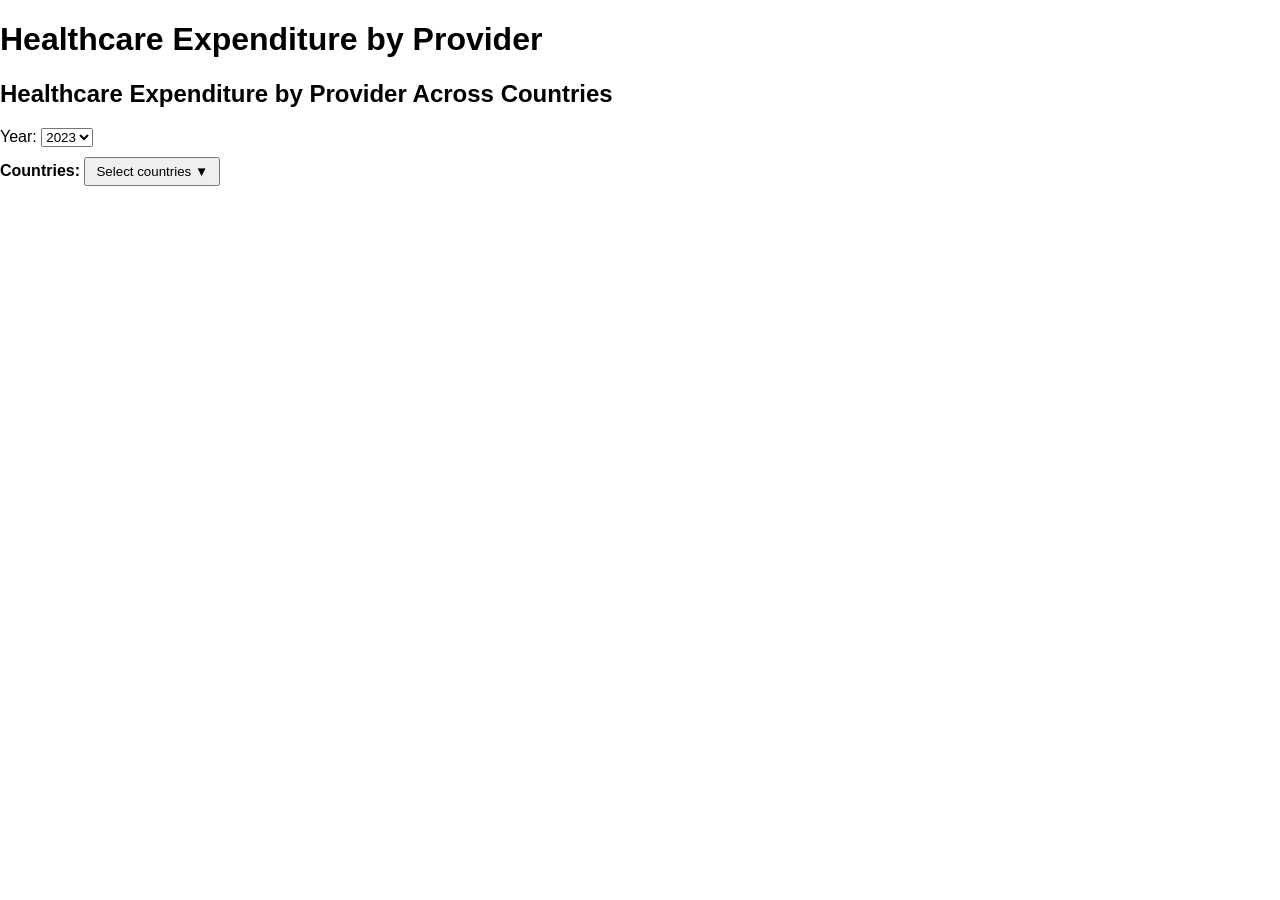
==== index.html @ fe570026 "Improve healthcare expenditure visualisation. Add multi-country filtering, add country dropdown inte" ====
<!DOCTYPE html>
<html lang="en">

<head>
    <meta charset="UTF-8">
    <title>Healthcare Expenditure Visualisation</title>

    <script src="https://d3js.org/d3.v7.min.js"></script>
    <link rel="stylesheet" href="css/style.css">
</head>

<body>
    <h1>Healthcare Expenditure by Provider</h1>

    <h2>Healthcare Expenditure by Provider Across Countries</h2>

    <!-- Year filter -->
    <label for="yearSelect">Year:</label>

    <select id="yearSelect">
        <option value="2015">2015</option>
        <option value="2016">2016</option>
        <option value="2017">2017</option>
        <option value="2018">2018</option>
        <option value="2019">2019</option>
        <option value="2020">2020</option>
        <option value="2021">2021</option>
        <option value="2022">2022</option>
        <option value="2023" selected>2023</option>
        <option value="2024">2024</option>
        <option value="2025">2025</option>
    </select>

    <!-- Country filter -->
    <div id="countryFilter">

    <label><strong>Countries:</strong></label>

    <button id="countryDropdown" type="button">
        Select countries ▼
    </button>

    <div id="countryMenu">
        <div id="countryButtons"></div>

        <button id="selectAll" type="button">Select All</button>
        <button id="clearAll" type="button">Clear</button>
    </div>

    <div id="selectedCountries"></div>

    </div>

    <!-- Chart -->
    <div id="stackedChart"></div>

    <!-- Tooltip -->
    <div id="tooltip"></div>

    <script src="js/healthExpenditureStackedBar.js"></script>
</body>

</html>
---- css/style.css ----
body {
    font-family: Arial, sans-serif;
    margin: 0;
}

.visualisation-container {
    width: 90%;
    max-width: 1100px;
    margin: 30px auto;
}

#stackedChart {
    width: 90%;
    max-width: 900px;
    margin: 0 auto;
}

#stackedChart svg {
    display: block;
    width: 100%;
    height: auto;
}

.controls {
    margin-bottom: 15px;
}

#countryFilter {
    margin-top: 10px;
    margin-bottom: 20px;
}

#countryDropdown {
    padding: 5px 10px;
    cursor: pointer;
}


/* Hidden by default */
#countryMenu {
    display: none;
    position: absolute;
    background: white;
    border: 1px solid #aaa;
    padding: 10px;
    width: 260px;
    max-height: 300px;
    overflow-y: auto;
    z-index: 10;
}


/* Display when dropdown is opened */
#countryMenu.show {
    display: block;
}


#countryButtons {
    display: flex;
    flex-direction: column;
}


.country-option {
    padding: 4px;
    cursor: pointer;
}


.country-option input {
    margin-right: 8px;
}


#selectAll,
#clearAll {
    margin-top: 10px;
    margin-right: 5px;
}


#selectedCountries {
    margin-top: 8px;
}


.selected-country {
    display: inline-block;
    padding: 4px 8px;
    margin-right: 5px;
    margin-bottom: 5px;
    border: 1px solid #aaa;
    border-radius: 12px;
    font-size: 13px;
}
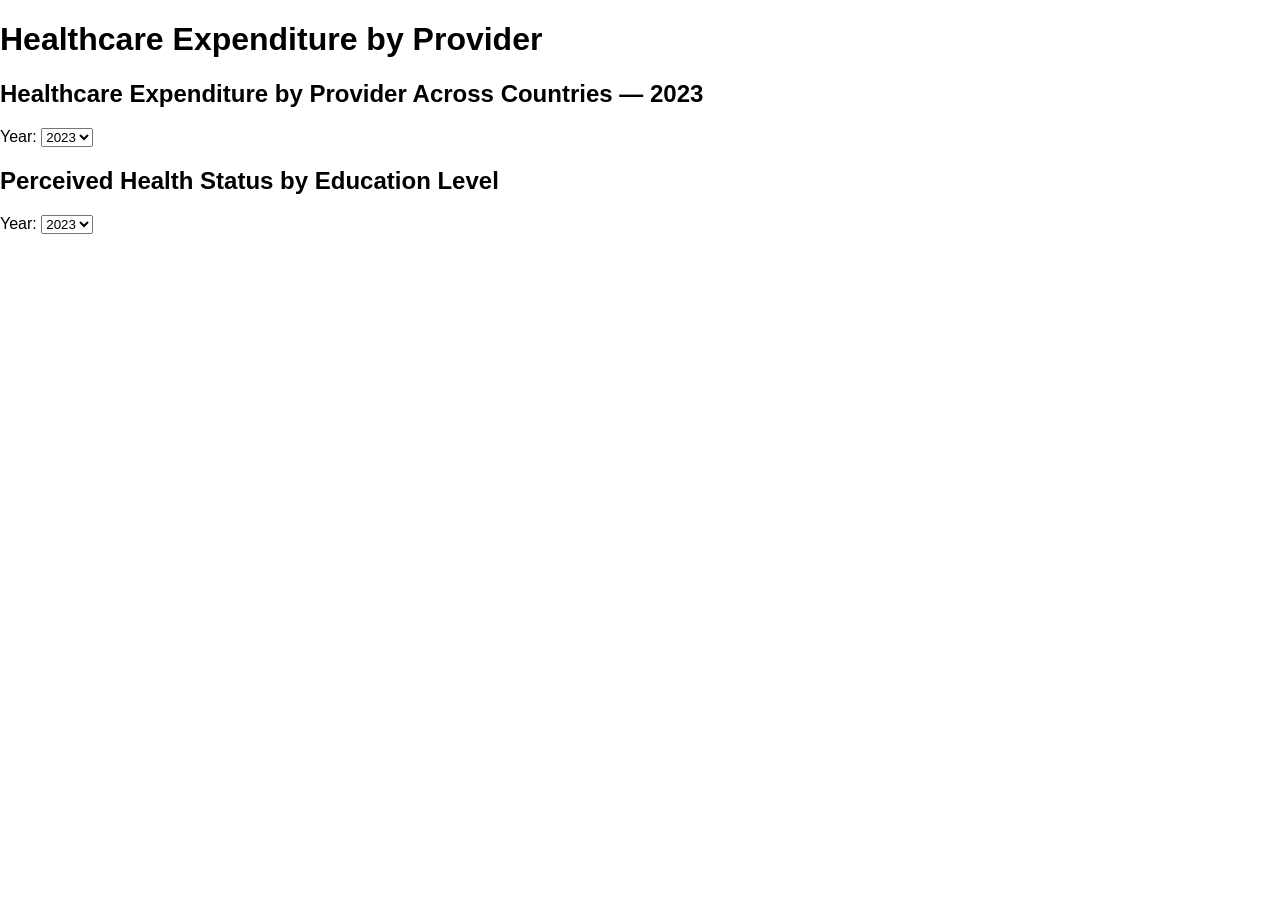
==== commit e196a913: "Add perceived health education visualisation prototype" ====
--- a/index.html
+++ b/index.html
@@ -1,3 +1,4 @@
+
 <!DOCTYPE html>
 <html lang="en">
 
@@ -11,10 +12,15 @@
 
 <body>
     <h1>Healthcare Expenditure by Provider</h1>
+<!-- 
+    <h2>Healthcare Expenditure by Provider in Australia of 2023</h2>
 
-    <h2>Healthcare Expenditure by Provider Across Countries</h2>
+    <div id="chart"></div>
+    <div id="tooltip"></div>
+    <script src="js/healthExpenditureByProvider"></script>
+-->
 
-    <!-- Year filter -->
+    <h2>Healthcare Expenditure by Provider Across Countries — 2023</h2>
     <label for="yearSelect">Year:</label>
 
     <select id="yearSelect">
@@ -30,34 +36,41 @@
         <option value="2024">2024</option>
         <option value="2025">2025</option>
     </select>
-
-    <!-- Country filter -->
-    <div id="countryFilter">
-
-    <label><strong>Countries:</strong></label>
-
-    <button id="countryDropdown" type="button">
-        Select countries ▼
-    </button>
-
-    <div id="countryMenu">
-        <div id="countryButtons"></div>
-
-        <button id="selectAll" type="button">Select All</button>
-        <button id="clearAll" type="button">Clear</button>
-    </div>
-
-    <div id="selectedCountries"></div>
-
-    </div>
-
-    <!-- Chart -->
     <div id="stackedChart"></div>
 
-    <!-- Tooltip -->
+    <script src="js/healthExpenditureStackedBar.js"></script>
     <div id="tooltip"></div>
 
-    <script src="js/healthExpenditureStackedBar.js"></script>
+    <h2> Perceived Health Status by Education Level </h2>
+    <label for="educationYearSelect">
+    <div id="educationTooltip"></div>
+    Year:
+    </label>
+
+    <select id="educationYearSelect">
+        <option value="2010">2010</option>
+        <option value="2011">2011</option>
+        <option value="2012">2012</option>
+        <option value="2013">2013</option>
+        <option value="2014">2014</option>
+        <option value="2015">2015</option>
+        <option value="2016">2016</option>
+        <option value="2017">2017</option>
+        <option value="2018">2018</option>
+        <option value="2019">2019</option>
+        <option value="2020">2020</option>
+        <option value="2021">2021</option>
+        <option value="2022">2022</option>
+        <option value="2023" selected>2023</option>
+        <option value="2024">2024</option>
+        <option value="2025">2025</option>
+
+    </select>
+
+    <div id="educationChart"></div>
+    <script src="js/perceivedHealthEducation.js"></script>
+
+    <script src="js/healthcareCoverageScatter.js"></script>
 </body>
 
 </html>
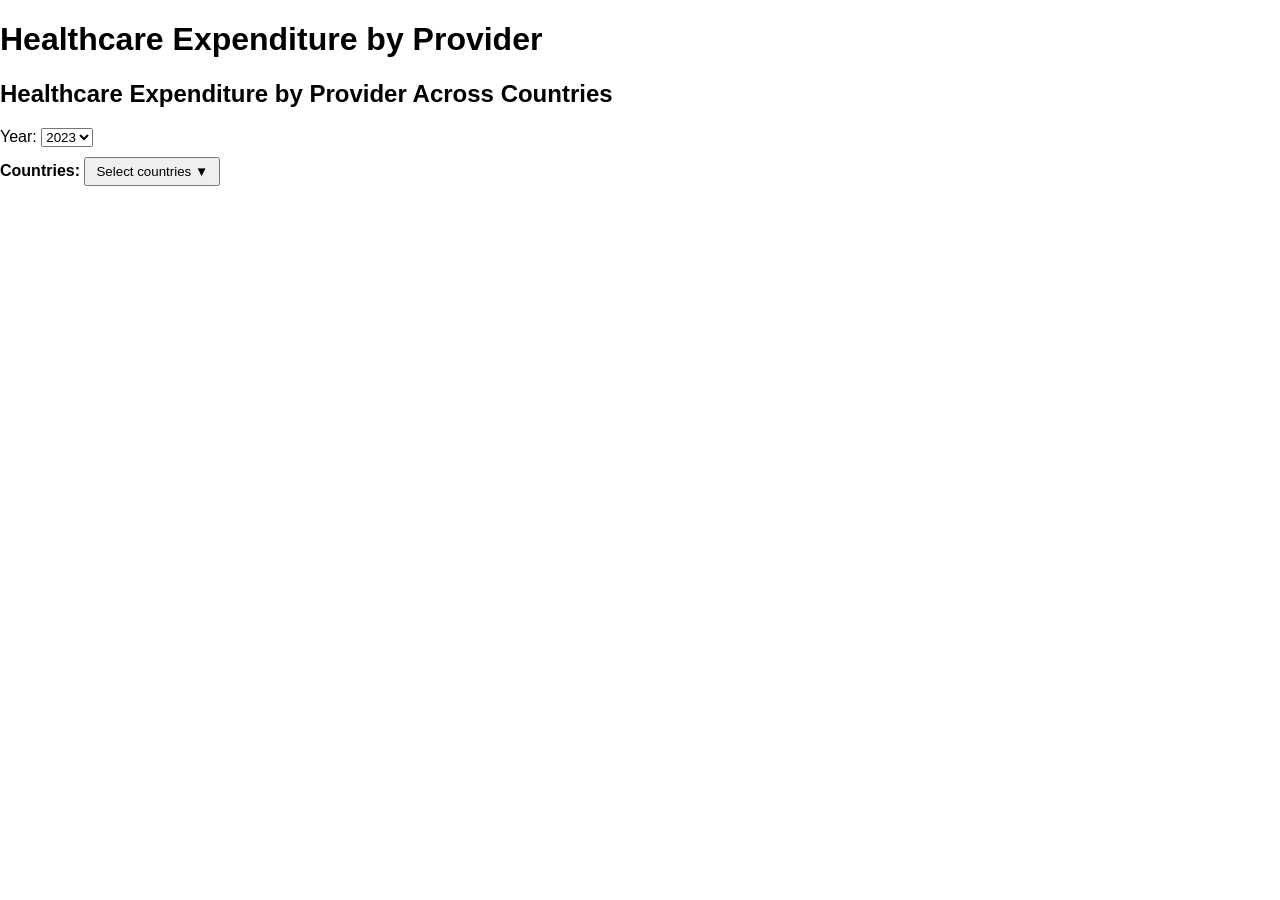
==== commit 20b8fc2d: "Merge branch 'main' of https://github.com/vnchng/COS30045-Data-Visualisation" ====
--- a/index.html
+++ b/index.html
@@ -1,4 +1,3 @@
-
 <!DOCTYPE html>
 <html lang="en">
 
@@ -12,15 +11,10 @@
 
 <body>
     <h1>Healthcare Expenditure by Provider</h1>
-<!-- 
-    <h2>Healthcare Expenditure by Provider in Australia of 2023</h2>
 
-    <div id="chart"></div>
-    <div id="tooltip"></div>
-    <script src="js/healthExpenditureByProvider"></script>
--->
+    <h2>Healthcare Expenditure by Provider Across Countries</h2>
 
-    <h2>Healthcare Expenditure by Provider Across Countries — 2023</h2>
+    <!-- Year filter -->
     <label for="yearSelect">Year:</label>
 
     <select id="yearSelect">
@@ -36,41 +30,35 @@
         <option value="2024">2024</option>
         <option value="2025">2025</option>
     </select>
+
+    <!-- Country filter -->
+    <div id="countryFilter">
+
+    <label><strong>Countries:</strong></label>
+
+    <button id="countryDropdown" type="button">
+        Select countries ▼
+    </button>
+
+    <div id="countryMenu">
+        <div id="countryButtons"></div>
+
+        <button id="selectAll" type="button">Select All</button>
+        <button id="clearAll" type="button">Clear</button>
+    </div>
+
+    <div id="selectedCountries"></div>
+
+    </div>
+
+    <!-- Chart -->
     <div id="stackedChart"></div>
+
+    <!-- Tooltip -->
+    <div id="tooltip"></div>
 
     <script src="js/healthExpenditureStackedBar.js"></script>
     <div id="tooltip"></div>
-
-    <h2> Perceived Health Status by Education Level </h2>
-    <label for="educationYearSelect">
-    <div id="educationTooltip"></div>
-    Year:
-    </label>
-
-    <select id="educationYearSelect">
-        <option value="2010">2010</option>
-        <option value="2011">2011</option>
-        <option value="2012">2012</option>
-        <option value="2013">2013</option>
-        <option value="2014">2014</option>
-        <option value="2015">2015</option>
-        <option value="2016">2016</option>
-        <option value="2017">2017</option>
-        <option value="2018">2018</option>
-        <option value="2019">2019</option>
-        <option value="2020">2020</option>
-        <option value="2021">2021</option>
-        <option value="2022">2022</option>
-        <option value="2023" selected>2023</option>
-        <option value="2024">2024</option>
-        <option value="2025">2025</option>
-
-    </select>
-
-    <div id="educationChart"></div>
-    <script src="js/perceivedHealthEducation.js"></script>
-
-    <script src="js/healthcareCoverageScatter.js"></script>
 </body>
 
 </html>
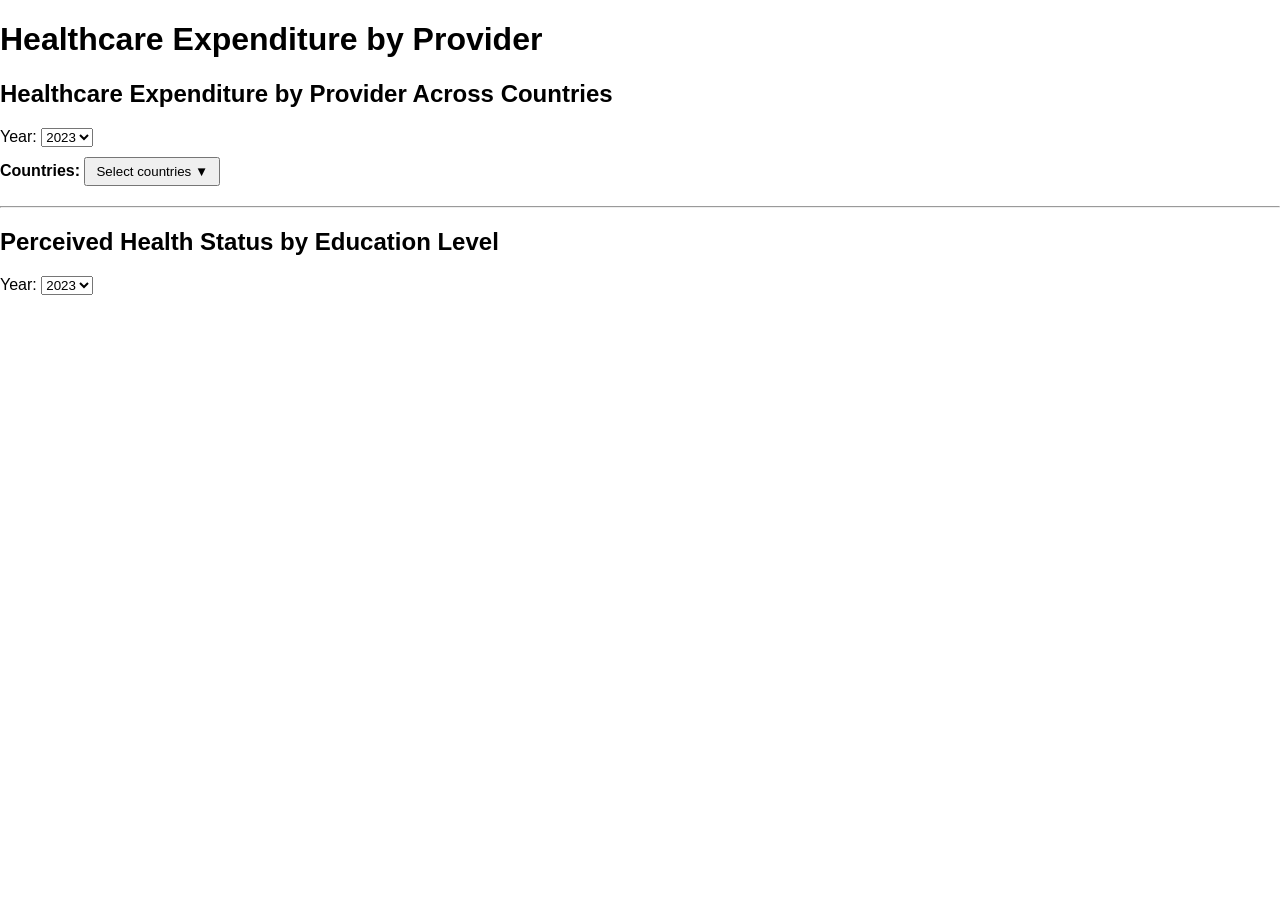
==== commit 36b37ba0: "All design iterations made post-standup 3; perceived status visualisation prototypes" ====
--- a/index.html
+++ b/index.html
@@ -54,11 +54,31 @@
     <!-- Chart -->
     <div id="stackedChart"></div>
 
-    <!-- Tooltip -->
-    <div id="tooltip"></div>
+<!-- Tooltip for expenditure chart -->
+<div id="tooltip"></div>
 
-    <script src="js/healthExpenditureStackedBar.js"></script>
-    <div id="tooltip"></div>
+<script src="js/healthExpenditureStackedBar.js"></script>
+
+
+<hr>
+
+
+<h2>Perceived Health Status by Education Level</h2>
+
+<label for="educationYearSelect">
+    Year:
+</label>
+
+<select id="educationYearSelect">
+    <option value="2015">2015</option>
+    <option value="2020">2020</option>
+    <option value="2023" selected>2023</option>
+</select>
+
+<div id="educationChart"></div>
+
+
+<script src="js/perceivedHealthEducation.js"></script>
 </body>
 
 </html>
--- a/css/style.css
+++ b/css/style.css
@@ -93,4 +93,11 @@
     border: 1px solid #aaa;
     border-radius: 12px;
     font-size: 13px;
+}
+
+.education-note {
+
+    font-size: 12px;
+    margin-top: 10px;
+
 }
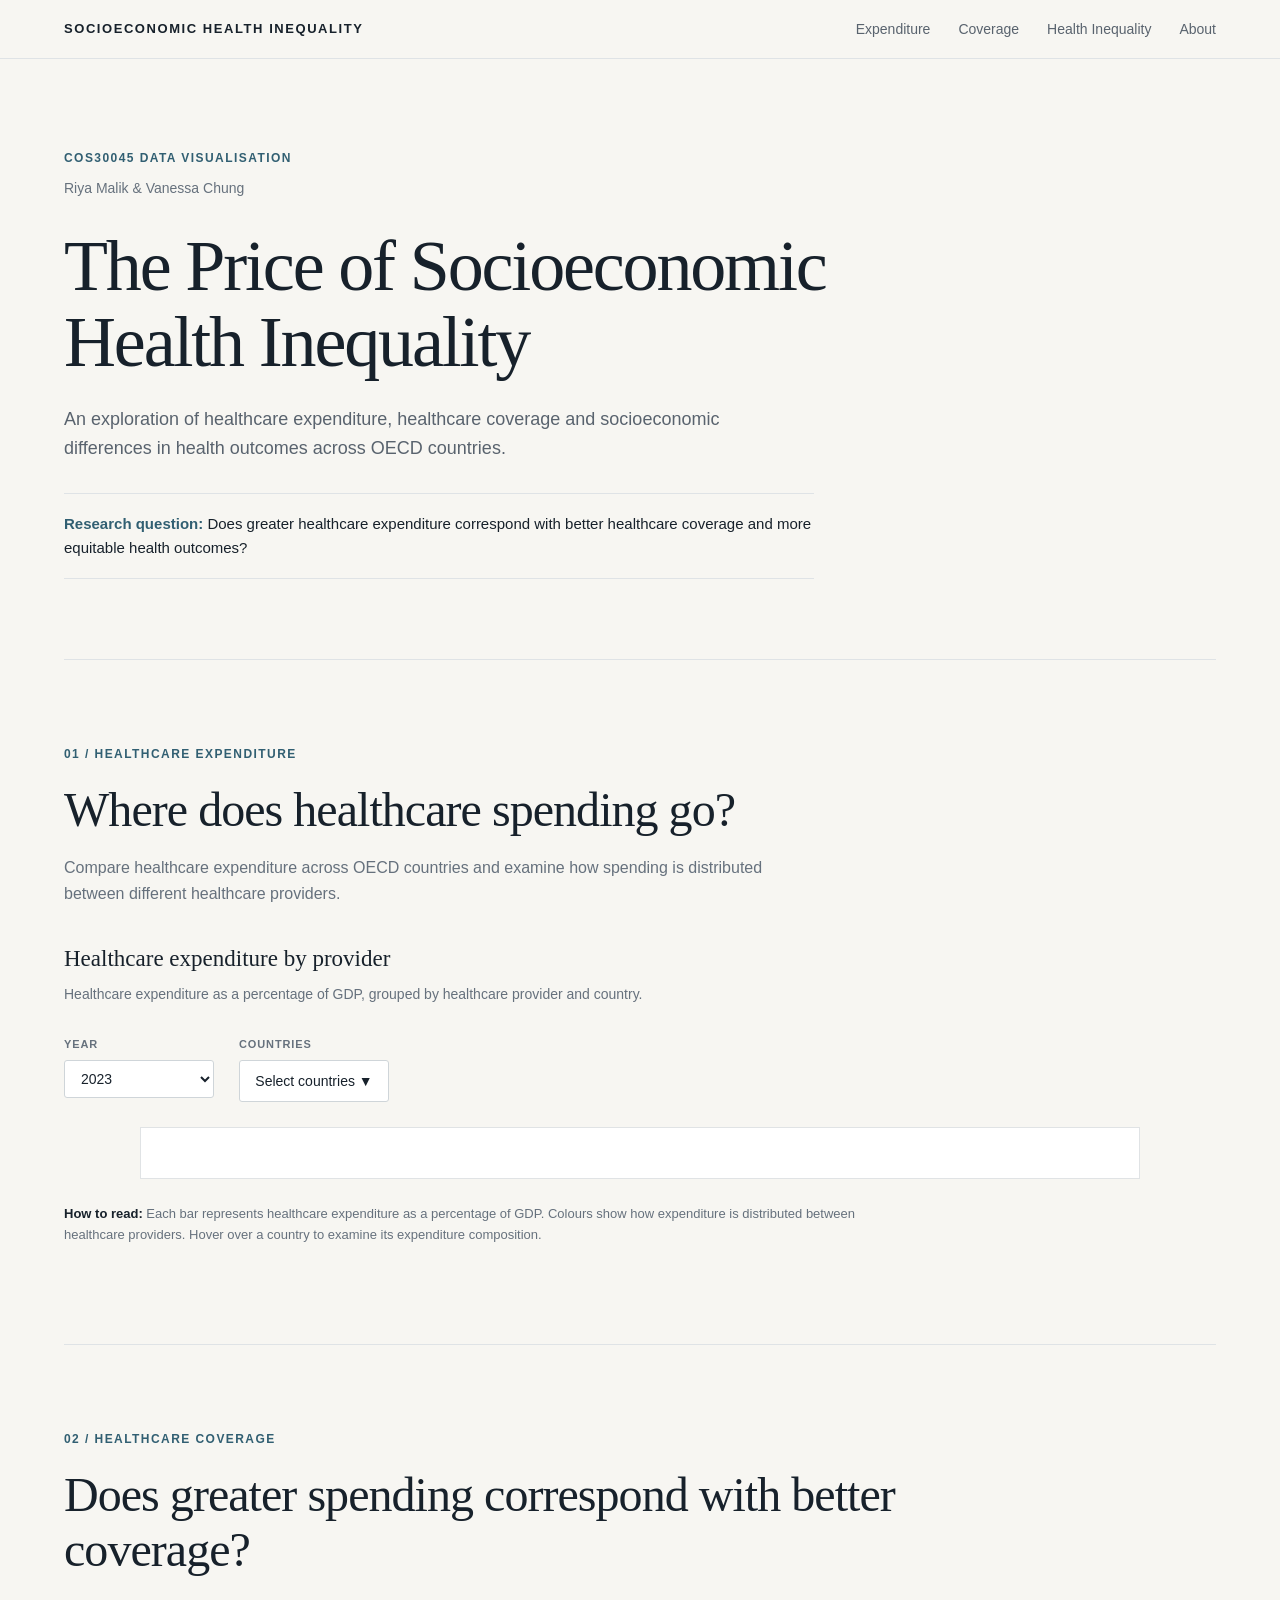
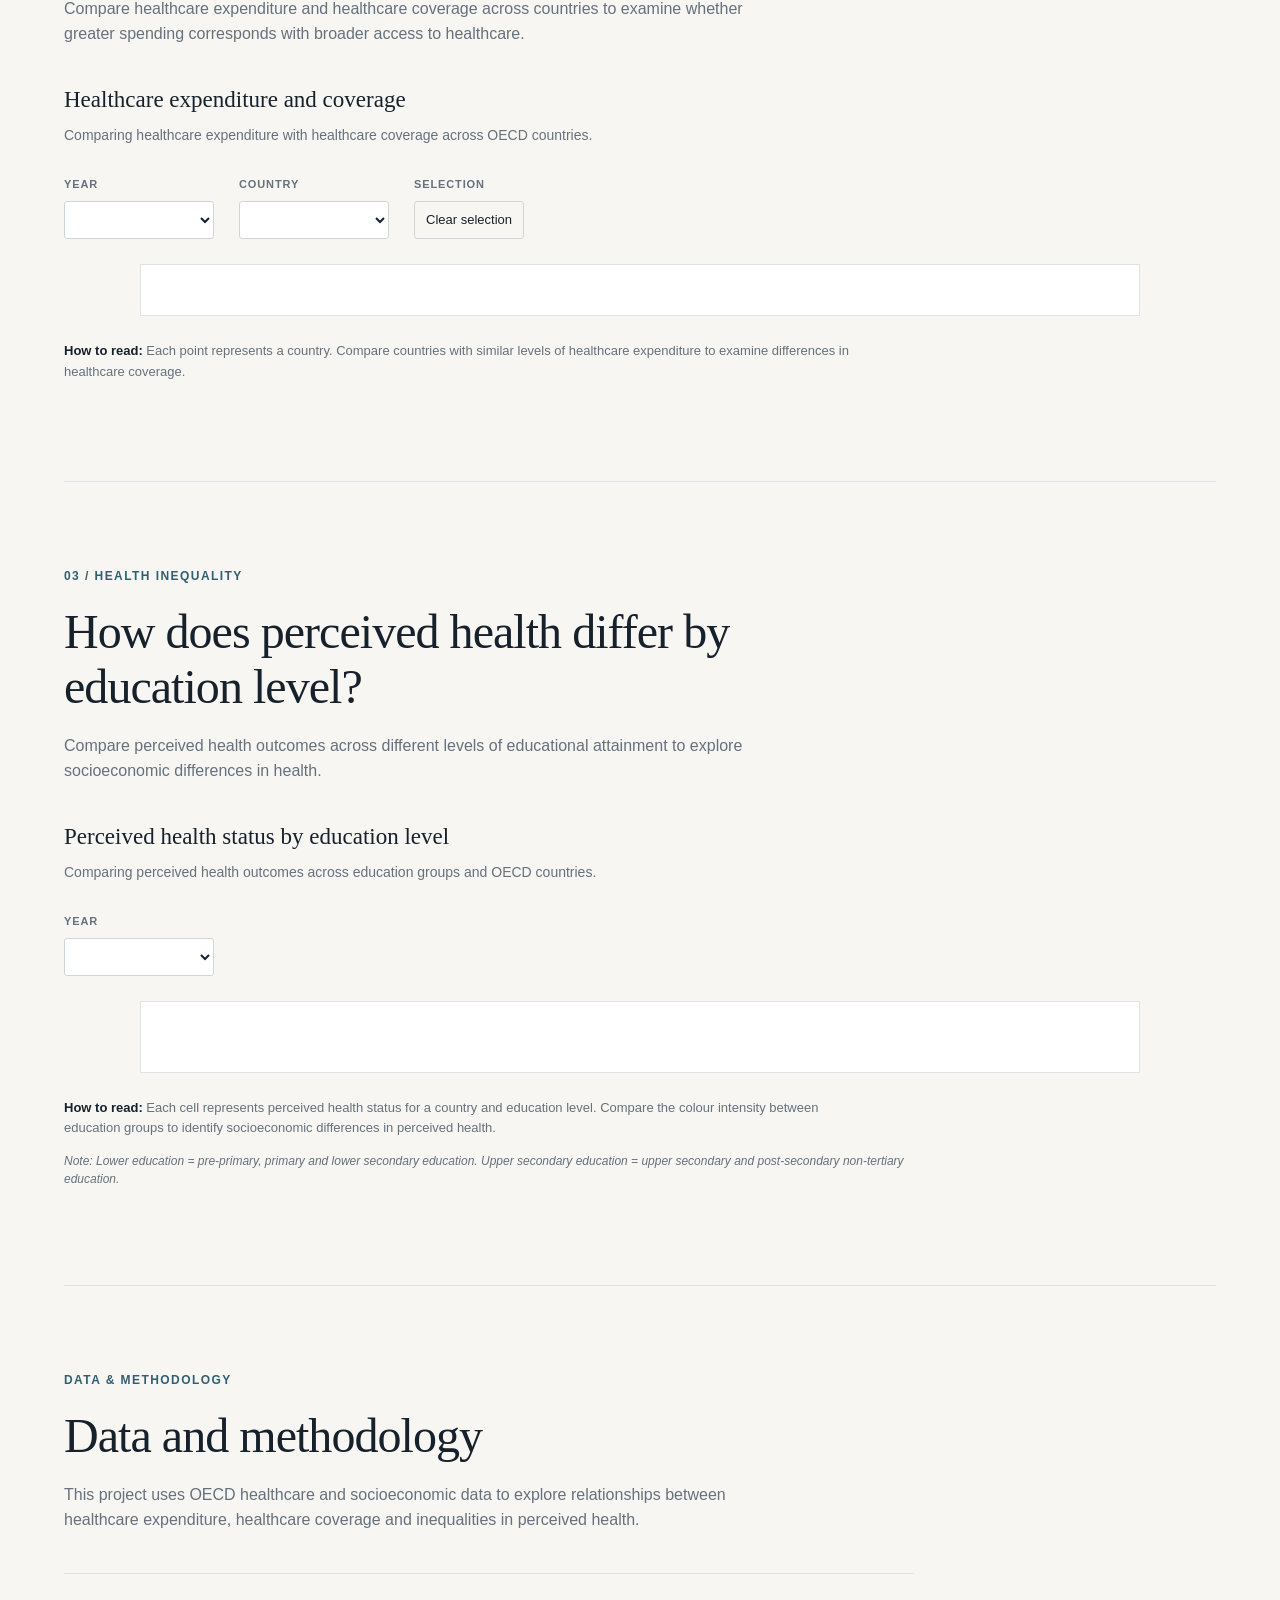
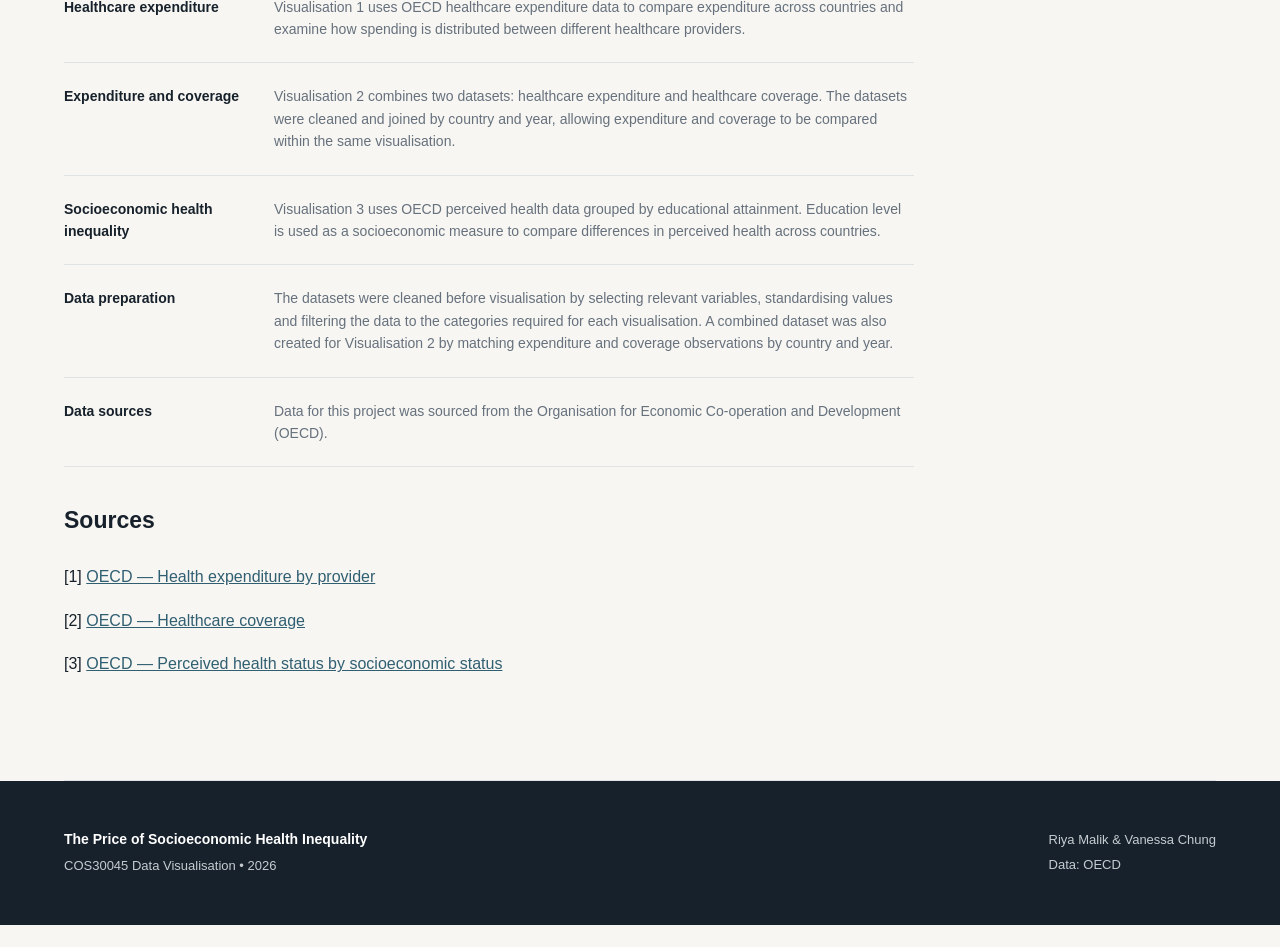
==== commit fda541c4: "Update visualisations and website layout" ====
--- a/index.html
+++ b/index.html
@@ -2,83 +2,633 @@
 <html lang="en">
 
 <head>
+
     <meta charset="UTF-8">
-    <title>Healthcare Expenditure Visualisation</title>
-
+
+    <meta name="viewport" content="width=device-width, initial-scale=1.0">
+
+    <title>The Price of Socioeconomic Health Inequality</title>
+
+    <!-- D3 -->
     <script src="https://d3js.org/d3.v7.min.js"></script>
+
+    <!-- Styles -->
     <link rel="stylesheet" href="css/style.css">
+
 </head>
 
+
 <body>
-    <h1>Healthcare Expenditure by Provider</h1>
-
-    <h2>Healthcare Expenditure by Provider Across Countries</h2>
-
-    <!-- Year filter -->
-    <label for="yearSelect">Year:</label>
-
-    <select id="yearSelect">
-        <option value="2015">2015</option>
-        <option value="2016">2016</option>
-        <option value="2017">2017</option>
-        <option value="2018">2018</option>
-        <option value="2019">2019</option>
-        <option value="2020">2020</option>
-        <option value="2021">2021</option>
-        <option value="2022">2022</option>
-        <option value="2023" selected>2023</option>
-        <option value="2024">2024</option>
-        <option value="2025">2025</option>
-    </select>
-
-    <!-- Country filter -->
-    <div id="countryFilter">
-
-    <label><strong>Countries:</strong></label>
-
-    <button id="countryDropdown" type="button">
-        Select countries ▼
-    </button>
-
-    <div id="countryMenu">
-        <div id="countryButtons"></div>
-
-        <button id="selectAll" type="button">Select All</button>
-        <button id="clearAll" type="button">Clear</button>
-    </div>
-
-    <div id="selectedCountries"></div>
-
-    </div>
-
-    <!-- Chart -->
-    <div id="stackedChart"></div>
-
-<!-- Tooltip for expenditure chart -->
-<div id="tooltip"></div>
-
-<script src="js/healthExpenditureStackedBar.js"></script>
-
-
-<hr>
-
-
-<h2>Perceived Health Status by Education Level</h2>
-
-<label for="educationYearSelect">
-    Year:
-</label>
-
-<select id="educationYearSelect">
-    <option value="2015">2015</option>
-    <option value="2020">2020</option>
-    <option value="2023" selected>2023</option>
-</select>
-
-<div id="educationChart"></div>
-
-
-<script src="js/perceivedHealthEducation.js"></script>
+
+
+    <!-- =====================================================
+         NAV
+    ====================================================== -->
+
+    <nav class="navbar">
+
+        <a href="#home" class="brand">
+            SOCIOECONOMIC HEALTH INEQUALITY
+        </a>
+
+        <div class="nav-links">
+
+            <a href="#spending">
+                Expenditure
+            </a>
+
+            <a href="#coverage">
+                Coverage
+            </a>
+
+            <a href="#inequality">
+                Health Inequality
+            </a>
+
+            <a href="#about">
+                About
+            </a>
+
+        </div>
+
+    </nav>
+
+
+
+    <!-- =====================================================
+         INTRO / HERO
+    ====================================================== -->
+
+    <header id="home" class="hero">
+
+        <div class="hero-content">
+
+            <p class="eyebrow">
+                COS30045 DATA VISUALISATION
+            </p>
+
+            <p class="authors">
+                Riya Malik & Vanessa Chung
+            </p>
+
+            <h1>
+                The Price of Socioeconomic Health Inequality
+            </h1>
+
+            <p class="hero-description">
+                An exploration of healthcare expenditure, healthcare
+                coverage and socioeconomic differences in health outcomes
+                across OECD countries.
+            </p>
+
+            <p class="research-question">
+
+                <strong>Research question:</strong>
+
+                Does greater healthcare expenditure correspond with
+                better healthcare coverage and more equitable
+                health outcomes?
+
+            </p>
+
+        </div>
+
+    </header>
+
+
+
+    <main>
+
+
+        <!-- =================================================
+            01 — HEALTHCARE EXPENDITURE
+        ================================================== -->
+
+        <section id="spending" class="data-section">
+
+            <p class="section-number">
+                01 / HEALTHCARE EXPENDITURE
+            </p>
+
+            <h2>
+                Where does healthcare spending go?
+            </h2>
+
+            <p class="section-description">
+                Compare healthcare expenditure across OECD countries
+                and examine how spending is distributed between
+                different healthcare providers.
+            </p>
+
+
+            <!-- Visualisation -->
+
+            <div class="visualisation">
+
+                <h3>
+                    Healthcare expenditure by provider
+                </h3>
+
+                <p class="visualisation-subtitle">
+                    Healthcare expenditure as a percentage of GDP,
+                    grouped by healthcare provider and country.
+                </p>
+
+
+                <!-- Filters -->
+
+                <div class="controls">
+
+
+                    <!-- Year -->
+
+                    <div class="control">
+
+                        <label for="yearSelect">
+                            Year
+                        </label>
+
+                        <select id="yearSelect">
+
+                            <option value="2015">2015</option>
+                            <option value="2016">2016</option>
+                            <option value="2017">2017</option>
+                            <option value="2018">2018</option>
+                            <option value="2019">2019</option>
+                            <option value="2020">2020</option>
+                            <option value="2021">2021</option>
+                            <option value="2022">2022</option>
+
+                            <option value="2023" selected>
+                                2023
+                            </option>
+
+                            <option value="2024">2024</option>
+                            <option value="2025">2025</option>
+
+                        </select>
+
+                    </div>
+
+
+                    <!-- Countries -->
+
+                    <div class="control">
+
+                        <label for="countryDropdown">
+                            Countries
+                        </label>
+
+                        <div id="countryFilter">
+
+                            <button
+                                id="countryDropdown"
+                                type="button"
+                                aria-expanded="false"
+                                aria-controls="countryMenu"
+                            >
+                                Select countries ▼
+                            </button>
+
+
+                            <div id="countryMenu">
+
+                                <div id="countryButtons"></div>
+
+
+                                <div class="country-actions">
+
+                                    <button
+                                        id="selectAll"
+                                        type="button"
+                                    >
+                                        Select All
+                                    </button>
+
+                                    <button
+                                        id="clearAll"
+                                        type="button"
+                                    >
+                                        Clear
+                                    </button>
+
+                                </div>
+
+                            </div>
+
+                        </div>
+
+                    </div>
+
+                </div>
+
+
+                <!-- Selected countries -->
+
+                <div id="selectedCountries"></div>
+
+
+                <!-- Chart -->
+
+                <div id="stackedChart"></div>
+
+
+                <p class="chart-note">
+
+                    <strong>How to read:</strong>
+
+                    Each bar represents healthcare expenditure as a
+                    percentage of GDP. Colours show how expenditure is
+                    distributed between healthcare providers. Hover over
+                    a country to examine its expenditure composition.
+
+                </p>
+
+            </div>
+
+        </section>
+
+
+
+        <!-- =================================================
+            02 — HEALTHCARE COVERAGE
+        ================================================== -->
+
+        <section id="coverage" class="data-section">
+
+            <p class="section-number">
+                02 / HEALTHCARE COVERAGE
+            </p>
+
+            <h2>
+                Does greater spending correspond with better coverage?
+            </h2>
+
+            <p class="section-description">
+                Compare healthcare expenditure and healthcare coverage
+                across countries to examine whether greater spending
+                corresponds with broader access to healthcare.
+            </p>
+
+
+            <div class="visualisation">
+
+                <h3>
+                    Healthcare expenditure and coverage
+                </h3>
+
+                <p class="visualisation-subtitle">
+                    Comparing healthcare expenditure with healthcare
+                    coverage across OECD countries.
+                </p>
+
+
+                <!-- Filters -->
+
+                <div class="controls">
+
+                    <!-- Year -->
+
+                    <div class="control">
+
+                        <label for="coverageYearSelect">
+                            Year
+                        </label>
+
+                        <select id="coverageYearSelect"></select>
+
+                    </div>
+
+
+                    <!-- Country -->
+
+                    <div class="control">
+
+                        <label for="countrySelect">
+                            Country
+                        </label>
+
+                        <select id="countrySelect"></select>
+
+                    </div>
+
+
+                    <!-- Clear selected countries -->
+
+                    <div class="control">
+
+                        <label>
+                            Selection
+                        </label>
+
+                        <button id="clearSelection" type="button">
+                            Clear selection
+                        </button>
+
+                    </div>
+
+                </div>
+
+
+                <!-- Selected countries -->
+
+                <div id="coverageSelectedCountries"></div>
+
+
+                <!-- Chart -->
+
+                <div id="coverageChart"></div>
+
+
+                <p class="chart-note">
+
+                    <strong>How to read:</strong>
+
+                    Each point represents a country. Compare countries
+                    with similar levels of healthcare expenditure to
+                    examine differences in healthcare coverage.
+
+                </p>
+
+            </div>
+
+        </section>
+
+
+        <!-- =================================================
+            03 — SOCIOECONOMIC HEALTH INEQUALITY
+        ================================================== -->
+
+        <section id="inequality" class="data-section">
+
+            <p class="section-number">
+                03 / HEALTH INEQUALITY
+            </p>
+
+            <h2>
+                How does perceived health differ by education level?
+            </h2>
+
+            <p class="section-description">
+                Compare perceived health outcomes across different
+                levels of educational attainment to explore
+                socioeconomic differences in health.
+            </p>
+
+
+            <div class="visualisation">
+
+                <h3>
+                    Perceived health status by education level
+                </h3>
+
+                <p class="visualisation-subtitle">
+                    Comparing perceived health outcomes across
+                    education groups and OECD countries.
+                </p>
+
+                <!-- Year filter -->
+                <div class="controls">
+                    <div class="control">
+                        <label for="heatmapYearSelect">
+                            Year
+                        </label>
+
+                        <select id="heatmapYearSelect"></select>
+                    </div>
+                </div>
+
+                <!-- Heatmap -->
+                <div id="heatmap">
+
+                    <!-- Colour legend -->
+                    <div id="legend"></div>
+
+                    <!-- Heatmap chart -->
+                    <div id="heatmapChart"></div>
+
+                </div>
+
+
+                <p class="chart-note">
+
+                    <strong>How to read:</strong>
+
+                    Each cell represents perceived health status for a
+                    country and education level. Compare the colour
+                    intensity between education groups to identify
+                    socioeconomic differences in perceived health.
+
+                </p>
+
+
+                <p class="education-note">
+                    <i>
+                        Note: Lower education = pre-primary, primary and
+                        lower secondary education. Upper secondary education =
+                        upper secondary and post-secondary non-tertiary education.
+                    </i>
+                </p>
+
+            </div>
+
+        </section>
+
+
+        <!-- =================================================
+            DATA & METHODOLOGY
+        ================================================== -->
+
+        <section id="about" class="about-section">
+
+            <p class="section-number">
+                DATA & METHODOLOGY
+            </p>
+
+            <h2>
+                Data and methodology
+            </h2>
+
+            <p class="section-description">
+                This project uses OECD healthcare and socioeconomic data
+                to explore relationships between healthcare expenditure,
+                healthcare coverage and inequalities in perceived health.
+            </p>
+
+
+            <div class="about-content">
+
+                <div>
+
+                    <h3>
+                        Healthcare expenditure
+                    </h3>
+
+                    <p>
+                        Visualisation 1 uses OECD healthcare expenditure
+                        data to compare expenditure across countries and
+                        examine how spending is distributed between
+                        different healthcare providers.
+                    </p>
+
+                </div>
+
+
+                <div>
+
+                    <h3>
+                        Expenditure and coverage
+                    </h3>
+
+                    <p>
+                        Visualisation 2 combines two datasets: healthcare
+                        expenditure and healthcare coverage. The datasets
+                        were cleaned and joined by country and year,
+                        allowing expenditure and coverage to be compared
+                        within the same visualisation.
+                    </p>
+
+                </div>
+
+
+                <div>
+
+                    <h3>
+                        Socioeconomic health inequality
+                    </h3>
+
+                    <p>
+                        Visualisation 3 uses OECD perceived health data
+                        grouped by educational attainment. Education level
+                        is used as a socioeconomic measure to compare
+                        differences in perceived health across countries.
+                    </p>
+
+                </div>
+
+
+                <div>
+
+                    <h3>
+                        Data preparation
+                    </h3>
+
+                    <p>
+                        The datasets were cleaned before visualisation by
+                        selecting relevant variables, standardising values
+                        and filtering the data to the categories required
+                        for each visualisation. A combined dataset was also
+                        created for Visualisation 2 by matching expenditure
+                        and coverage observations by country and year.
+                    </p>
+
+                </div>
+
+
+                <div>
+
+                    <h3>
+                        Data sources
+                    </h3>
+
+                    <p>
+                        Data for this project was sourced from the
+                        Organisation for Economic Co-operation and
+                        Development (OECD).
+                    </p>
+
+                </div>
+
+            </div>
+
+            <div class="sources">
+
+            <h3>Sources</h3>
+
+            <p>
+                [1]
+                <a href="https://data-explorer.oecd.org/vis?df[ds]=DisseminateFinalDMZ&df[id]=DSD_SHA%40DF_SHA&df[ag]=OECD.ELS.HD&dq=.A.EXP_HEALTH.PT_B1GQ._T.._T.....&pd=2015,&to[TIME_PERIOD]=false&vw=tb" target="_blank">
+                    OECD — Health expenditure by provider
+                </a>
+            </p>
+
+            <p>
+                [2]
+                <a href="https://data-explorer.oecd.org/vis?fs[0]=Topic,1%7CHealth%23HEA%23%7CHealthcare%20coverage%23HEA_COV%23&pg=0&fc=Topic&bp=true&snb=1&vw=ov&df[ds]=dsDisseminateFinalDMZ&df[id]=DSD_HEALTH_PROT%40DF_HEALTH_PROT&df[ag]=OECD.ELS.HD&dq=.A...&pd=2010,&to[TIME_PERIOD]=false" target="_blank">
+                    OECD — Healthcare coverage
+                </a>
+            </p>
+
+            <p>
+                [3]
+                <a href="https://data-explorer.oecd.org/vis?lc=en&df[ds]=dsDisseminateFinalDMZ&df[id]=DSD_HEALTH_STAT%40DF_PHS_SES&df[ag]=OECD.ELS.HD&df[vs]=1.1&dq=.A...Y_GE15._T.Q1....G..&pd=2010,&to[TIME_PERIOD]=false" target="_blank">
+                    OECD — Perceived health status by socioeconomic status
+                </a>
+            </p>
+
+        </div>
+
+        </section>
+
+
+    </main>
+
+
+
+    <!-- =====================================================
+         FOOTER
+    ====================================================== -->
+
+    <footer>
+
+        <div>
+
+            <strong>
+                The Price of Socioeconomic Health Inequality
+            </strong>
+
+            <p>
+                COS30045 Data Visualisation • 2026
+            </p>
+
+        </div>
+
+
+        <div>
+
+            <p>
+                Riya Malik & Vanessa Chung
+            </p>
+
+            <p>
+                Data: OECD
+            </p>
+
+        </div>
+
+    </footer>
+
+
+
+    <!-- =====================================================
+         GLOBAL TOOLTIP
+    ====================================================== -->
+
+    <div id="tooltip"></div>
+
+
+
+    <!-- =====================================================
+         JS
+    ====================================================== -->
+
+    <script src="js/healthExpenditureStackedBar.js"></script>
+
+    <script src="js/scatterPlotCoverage.js"></script>
+
+    <script src="js/heatMapPerceivedHealth.js"></script>
+
+
 </body>
 
 </html>
--- a/css/style.css
+++ b/css/style.css
@@ -1,103 +1,794 @@
+/* =========================================================
+   GLOBAL
+========================================================= */
+
+* {
+    box-sizing: border-box;
+}
+
+html {
+    scroll-behavior: smooth;
+}
+
 body {
-    font-family: Arial, sans-serif;
     margin: 0;
-}
-
-.visualisation-container {
+
+    background: #f7f6f2;
+    color: #17212b;
+
+    font-family: Arial, Helvetica, sans-serif;
+    line-height: 1.6;
+}
+
+h1,
+h2,
+h3,
+p {
+    margin-top: 0;
+}
+
+a {
+    color: inherit;
+}
+
+
+/* =========================================================
+   NAVIGATION
+========================================================= */
+
+.navbar {
+    position: sticky;
+    top: 0;
+    z-index: 100;
+
+    display: flex;
+    justify-content: space-between;
+    align-items: center;
+
+    padding: 18px 5%;
+
+    background: #f7f6f2;
+
+    border-bottom: 1px solid #dfe3e6;
+}
+
+.brand {
+    color: #17212b;
+
+    font-size: 13px;
+    font-weight: bold;
+    letter-spacing: 0.12em;
+
+    text-decoration: none;
+}
+
+.nav-links {
+    display: flex;
+    gap: 28px;
+}
+
+.nav-links a {
+    color: #59636e;
+
+    font-size: 14px;
+
+    text-decoration: none;
+}
+
+.nav-links a:hover {
+    color: #17212b;
+}
+
+
+/* =========================================================
+   HERO
+========================================================= */
+
+.hero {
     width: 90%;
-    max-width: 1100px;
-    margin: 30px auto;
-}
-
-#stackedChart {
+    max-width: 1280px;
+
+    margin: 0 auto;
+    padding: 90px 0 80px;
+
+    border-bottom: 1px solid #dfe3e6;
+}
+
+.hero-content {
+    max-width: 900px;
+}
+
+.eyebrow,
+.section-number {
+    margin-bottom: 18px;
+
+    color: #315f72;
+
+    font-size: 12px;
+    font-weight: bold;
+    letter-spacing: 0.12em;
+}
+
+.authors {
+    margin: -10px 0 30px;
+
+    color: #66717d;
+
+    font-size: 14px;
+}
+
+.hero h1 {
+    max-width: 900px;
+
+    margin-bottom: 25px;
+
+    font-family: Georgia, "Times New Roman", serif;
+    font-size: clamp(42px, 6vw, 72px);
+    font-weight: normal;
+    line-height: 1.05;
+    letter-spacing: -0.03em;
+}
+
+.hero-description {
+    max-width: 700px;
+    margin-bottom: 30px;
+
+    color: #59636e;
+
+    font-size: 18px;
+}
+
+.research-question {
+    max-width: 750px;
+
+    padding: 18px 0;
+    margin-bottom: 0;
+
+    border-top: 1px solid #dfe3e6;
+    border-bottom: 1px solid #dfe3e6;
+
+    font-size: 15px;
+}
+
+.research-question strong {
+    color: #315f72;
+}
+
+
+/* =========================================================
+   DATA SECTIONS
+========================================================= */
+
+.data-section,
+.about-section {
     width: 90%;
-    max-width: 900px;
+    max-width: 1280px;
+
     margin: 0 auto;
-}
-
-#stackedChart svg {
-    display: block;
-    width: 100%;
-    height: auto;
-}
+    padding: 85px 0;
+
+    border-bottom: 1px solid #dfe3e6;
+}
+
+.data-section > h2,
+.about-section > h2 {
+    max-width: 850px;
+
+    margin-bottom: 18px;
+
+    font-family: Georgia, "Times New Roman", serif;
+    font-size: clamp(32px, 4vw, 48px);
+    font-weight: normal;
+    line-height: 1.15;
+    letter-spacing: -0.02em;
+}
+
+.section-description {
+    max-width: 720px;
+    margin-bottom: 35px;
+
+    color: #66717d;
+
+    font-size: 16px;
+}
+
+
+/* =========================================================
+   CONTROLS
+========================================================= */
 
 .controls {
-    margin-bottom: 15px;
-}
+    display: flex;
+    flex-wrap: wrap;
+    align-items: flex-start;
+    gap: 25px;
+
+    margin: 30px 0 20px;
+}
+
+.control {
+    display: flex;
+    flex-direction: column;
+    gap: 7px;
+}
+
+.control > label {
+    color: #66717d;
+
+    font-size: 11px;
+    font-weight: bold;
+    letter-spacing: 0.08em;
+    text-transform: uppercase;
+}
+
+
+/* =========================================================
+   SELECTS AND BUTTONS
+========================================================= */
+
+select,
+#countryDropdown {
+    min-width: 150px;
+
+    padding: 9px 12px;
+
+    background: #ffffff;
+    color: #17212b;
+
+    border: 1px solid #cfd5d9;
+    border-radius: 3px;
+
+    font: inherit;
+    font-size: 14px;
+
+    cursor: pointer;
+}
+
+select:hover,
+#countryDropdown:hover {
+    border-color: #9ea8ae;
+}
+
+select:focus,
+#countryDropdown:focus {
+    outline: 2px solid #dce8ec;
+    outline-offset: 1px;
+}
+
+
+/* =========================================================
+   EXPENDITURE COUNTRY FILTER
+========================================================= */
 
 #countryFilter {
-    margin-top: 10px;
-    margin-bottom: 20px;
-}
-
-#countryDropdown {
-    padding: 5px 10px;
-    cursor: pointer;
+    position: relative;
 }
 
 
 /* Hidden by default */
 #countryMenu {
     display: none;
+
     position: absolute;
-    background: white;
-    border: 1px solid #aaa;
-    padding: 10px;
-    width: 260px;
-    max-height: 300px;
+    top: calc(100% + 5px);
+    left: 0;
+    z-index: 50;
+
+    width: 280px;
+    max-height: 330px;
+
+    padding: 12px;
+
     overflow-y: auto;
-    z-index: 10;
-}
-
-
-/* Display when dropdown is opened */
+
+    background: #ffffff;
+
+    border: 1px solid #cfd5d9;
+}
+
 #countryMenu.show {
     display: block;
 }
-
 
 #countryButtons {
     display: flex;
     flex-direction: column;
 }
 
-
 .country-option {
-    padding: 4px;
+    padding: 5px;
+
+    font-size: 14px;
+
     cursor: pointer;
 }
 
+.country-option:hover {
+    background: #f2f3f1;
+}
 
 .country-option input {
     margin-right: 8px;
 }
 
+.country-actions {
+    display: flex;
+    gap: 5px;
+
+    padding-top: 10px;
+    margin-top: 8px;
+
+    border-top: 1px solid #e1e4e6;
+}
+
+
+/* =========================================================
+   CONTROL BUTTONS
+========================================================= */
 
 #selectAll,
-#clearAll {
-    margin-top: 10px;
-    margin-right: 5px;
-}
-
-
-#selectedCountries {
-    margin-top: 8px;
-}
-
+#clearAll,
+#clearSelection {
+    padding: 8px 11px;
+
+    background: #f7f6f2;
+    color: #17212b;
+
+    border: 1px solid #cfd5d9;
+    border-radius: 3px;
+
+    font: inherit;
+    font-size: 13px;
+
+    cursor: pointer;
+}
+
+#selectAll:hover,
+#clearAll:hover,
+#clearSelection:hover {
+    background: #eceeec;
+}
+
+
+/* =========================================================
+   SELECTED COUNTRIES
+========================================================= */
+
+#selectedCountries,
+#coverageSelectedCountries {
+    min-height: 0;
+
+    margin: 10px 0 25px;
+}
 
 .selected-country {
     display: inline-block;
-    padding: 4px 8px;
-    margin-right: 5px;
+
+    padding: 5px 10px;
+    margin: 0 5px 5px 0;
+
+    background: #ffffff;
+    color: #17212b;
+
+    border: 1px solid #cfd5d9;
+    border-radius: 15px;
+
+    font: inherit;
+    font-size: 12px;
+
+    cursor: pointer;
+}
+
+.selected-country:hover {
+    background: #f2f3f1;
+    border-color: #9ea8ae;
+}
+
+
+/* =========================================================
+   VISUALISATIONS
+========================================================= */
+
+.visualisation {
+    margin-top: 35px;
+}
+
+.visualisation h3 {
     margin-bottom: 5px;
-    border: 1px solid #aaa;
-    border-radius: 12px;
+
+    font-family: Georgia, "Times New Roman", serif;
+    font-size: 23px;
+    font-weight: normal;
+}
+
+.visualisation-subtitle {
+    margin-bottom: 25px;
+
+    color: #66717d;
+
+    font-size: 14px;
+}
+
+
+/* =========================================================
+   CHART CONTAINERS
+========================================================= */
+
+#stackedChart,
+#coverageChart,
+#heatmap {
+    width: 100%;
+    max-width: 1000px;
+
+    margin: 25px auto;
+    padding: 25px;
+
+    background: #ffffff;
+
+    border: 1px solid #e0e3e5;
+}
+
+#stackedChart svg,
+#coverageChart svg,
+#heatmapChart svg {
+    display: block;
+
+    width: 100%;
+    max-width: 900px;
+    height: auto;
+
+    margin: 0 auto;
+}
+
+
+/* =========================================================
+   D3 AXES AND TEXT
+========================================================= */
+
+svg text {
+    font-family: Arial, Helvetica, sans-serif;
+    fill: #17212b;
+}
+
+.axis text {
+    font-size: 12px;
+    fill: #59636e;
+}
+
+.axis path,
+.axis line {
+    stroke: #aeb6bb;
+    stroke-width: 1;
+}
+
+
+/* =========================================================
+   COVERAGE SCATTER PLOT
+========================================================= */
+
+#coverageChart .dot {
+    cursor: pointer;
+}
+
+#coverageChart .dot:hover {
+    cursor: pointer;
+}
+
+
+/* =========================================================
+   HEALTH INEQUALITY HEATMAP
+========================================================= */
+
+#heatmap {
+    overflow-x: auto;
+}
+
+#legend {
+    width: 100%;
+
+    margin: 0 0 20px;
+
+    text-align: center;
+}
+
+#legend svg {
+    display: block;
+
+    max-width: 100%;
+    height: auto;
+
+    margin: 0 auto;
+}
+
+#heatmapChart {
+    width: 100%;
+}
+
+#heatmapChart .cell {
+    stroke: #ffffff;
+    stroke-width: 1px;
+}
+
+#heatmapChart .cell:hover {
+    stroke: #17212b;
+    stroke-width: 2px;
+
+    cursor: pointer;
+}
+
+
+/* =========================================================
+   CHART NOTES
+========================================================= */
+
+.chart-note {
+    max-width: 800px;
+
+    margin-top: 20px;
+
+    color: #66717d;
+
     font-size: 13px;
 }
 
+.chart-note strong {
+    color: #17212b;
+}
+
 .education-note {
+    max-width: 850px;
+
+    margin-top: 10px;
+
+    color: #66717d;
 
     font-size: 12px;
-    margin-top: 10px;
-
+    line-height: 1.5;
+}
+
+/* =========================================================
+   ABOUT
+========================================================= */
+
+.about-content {
+    max-width: 850px;
+
+    margin-top: 40px;
+}
+
+.about-content > div {
+    display: grid;
+    grid-template-columns: 180px 1fr;
+    gap: 30px;
+
+    padding: 22px 0;
+
+    border-top: 1px solid #dfe3e6;
+}
+
+.about-content > div:last-child {
+    border-bottom: 1px solid #dfe3e6;
+}
+
+.about-content h3 {
+    margin: 0;
+
+    font-size: 14px;
+}
+
+.about-content p {
+    margin: 0;
+
+    color: #66717d;
+
+    font-size: 14px;
+}
+
+
+/* =========================================================
+   TOOLTIP
+========================================================= */
+
+#tooltip {
+    position: absolute;
+    z-index: 200;
+
+    visibility: hidden;
+
+    max-width: 280px;
+
+    padding: 10px 12px;
+
+    background: #ffffff;
+    color: #17212b;
+
+    border: 1px solid #cfd5d9;
+
+    font-size: 13px;
+    line-height: 1.5;
+
+    pointer-events: none;
+}
+
+
+/* Keep class-based tooltip support for other visualisations */
+.tooltip {
+    position: absolute;
+    z-index: 200;
+
+    padding: 8px 10px;
+
+    background: #ffffff;
+    color: #17212b;
+
+    border: 1px solid #cfd5d9;
+
+    font-size: 13px;
+    line-height: 1.5;
+
+    pointer-events: none;
+}
+
+
+/* =========================================================
+   FOOTER
+========================================================= */
+
+footer {
+    display: flex;
+    justify-content: space-between;
+
+    gap: 40px;
+
+    padding: 45px 5%;
+
+    background: #17212b;
+    color: #ffffff;
+}
+
+footer strong {
+    font-size: 14px;
+}
+
+footer p {
+    margin: 4px 0;
+
+    color: #c5ccd1;
+
+    font-size: 13px;
+}
+
+
+/* =========================================================
+   RESPONSIVE
+========================================================= */
+
+@media (max-width: 800px) {
+
+    .navbar {
+        padding: 15px 5%;
+    }
+
+    .brand {
+        font-size: 11px;
+    }
+
+    .nav-links {
+        display: none;
+    }
+
+    .hero {
+        padding: 65px 0;
+    }
+
+    .hero h1 {
+        font-size: 42px;
+    }
+
+    .hero-description {
+        font-size: 16px;
+    }
+
+    .data-section,
+    .about-section {
+        padding: 60px 0;
+    }
+
+    .controls {
+        gap: 15px;
+    }
+
+    .control {
+        width: 100%;
+    }
+
+    select,
+    #countryDropdown {
+        width: 100%;
+    }
+
+    #countryMenu {
+        width: 100%;
+    }
+
+    #stackedChart,
+    #coverageChart,
+    #heatmap {
+        padding: 12px;
+    }
+
+    #legend {
+        overflow-x: auto;
+    }
+
+    .about-content > div {
+        grid-template-columns: 1fr;
+        gap: 8px;
+    }
+
+    footer {
+        flex-direction: column;
+    }
+}
+
+
+/* =========================================================
+   SMALL MOBILE
+========================================================= */
+
+@media (max-width: 500px) {
+
+    .hero {
+        width: 92%;
+        padding: 50px 0;
+    }
+
+    .hero h1 {
+        font-size: 36px;
+    }
+
+    .data-section,
+    .about-section {
+        width: 92%;
+    }
+
+    .data-section > h2,
+    .about-section > h2 {
+        font-size: 30px;
+    }
+
+    #stackedChart,
+    #coverageChart,
+    #heatmap {
+        padding: 8px;
+    }
+}
+
+/* =========================================================
+   SOURCES
+========================================================= */
+
+.sources {
+    margin-top: 35px;
+}
+
+.sources h3 {
+    margin-bottom: 25px;
+
+    font-size: 23px;
+}
+
+.sources p {
+    margin: 0 0 18px;
+
+    line-height: 1.6;
+}
+
+.sources a {
+    color: #315f72;
+    text-decoration: underline;
+}
+
+.sources a:hover {
+    color: #17212b;
 }
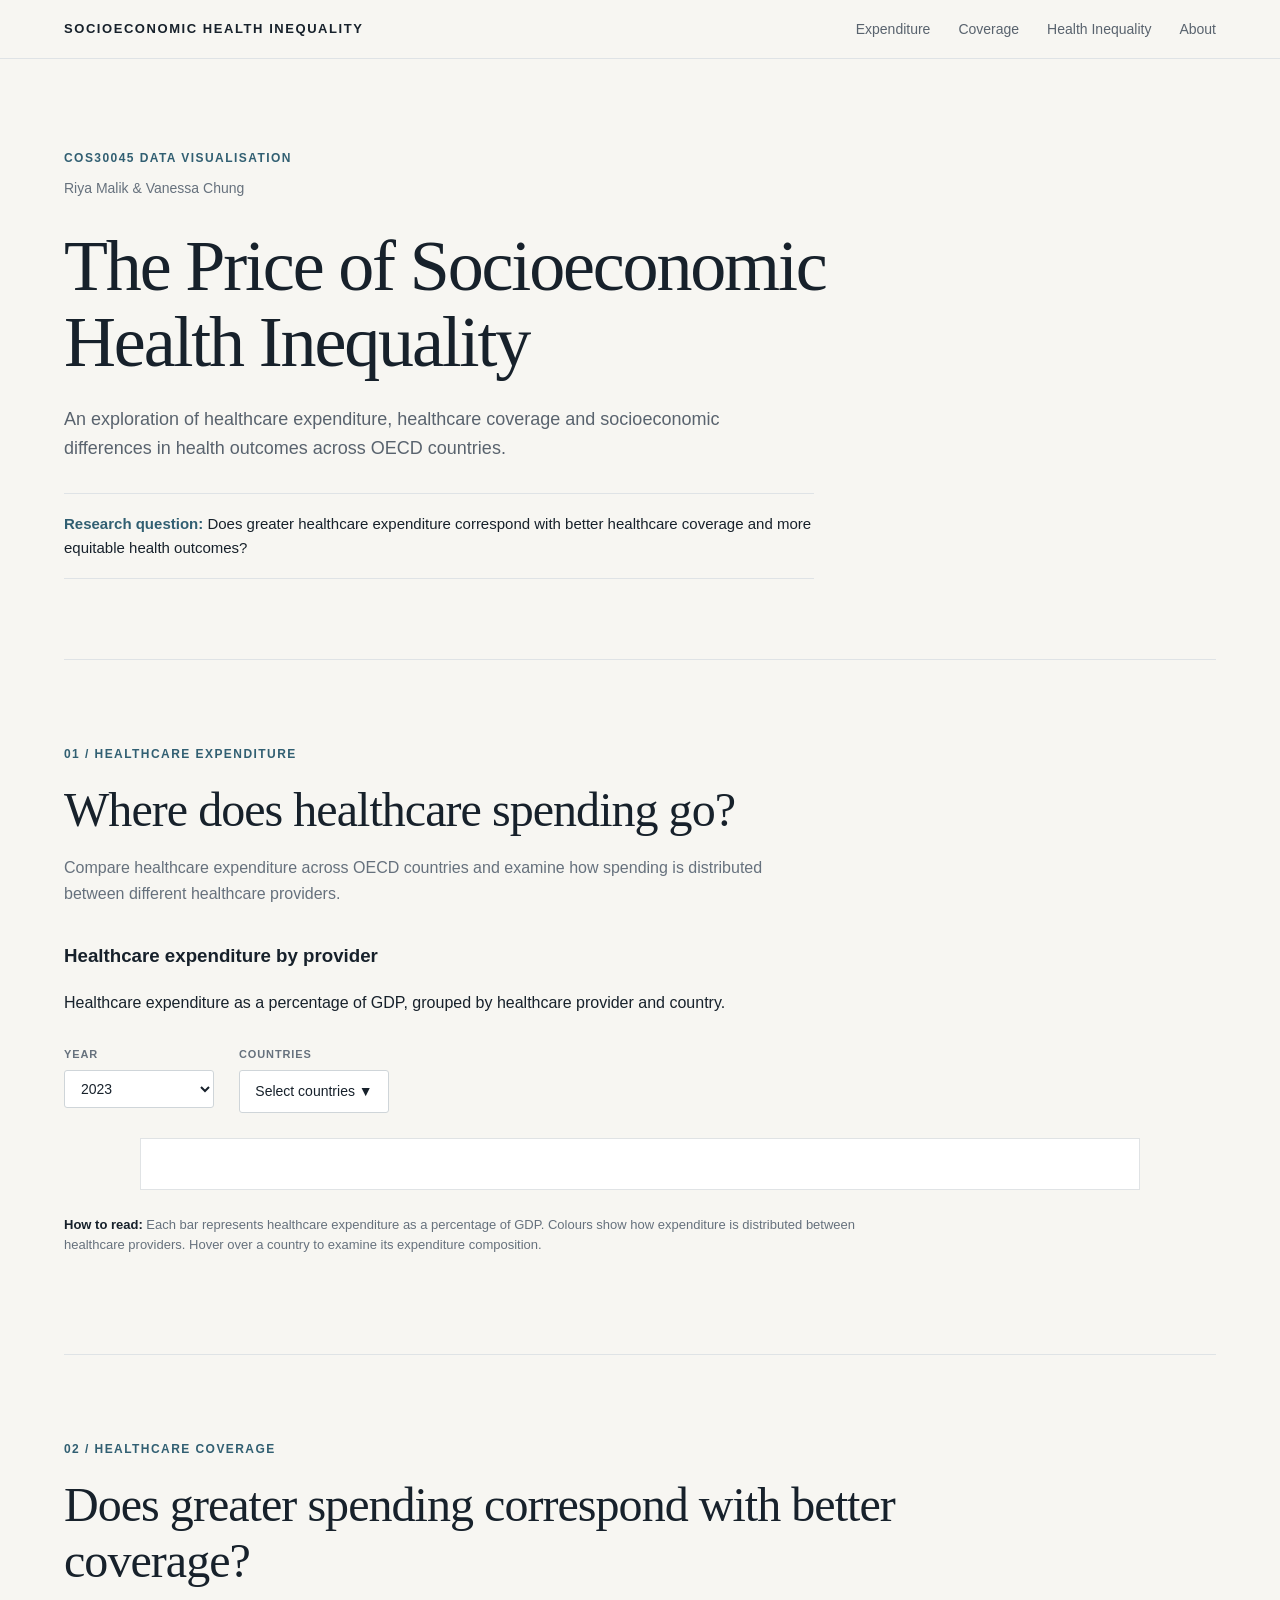
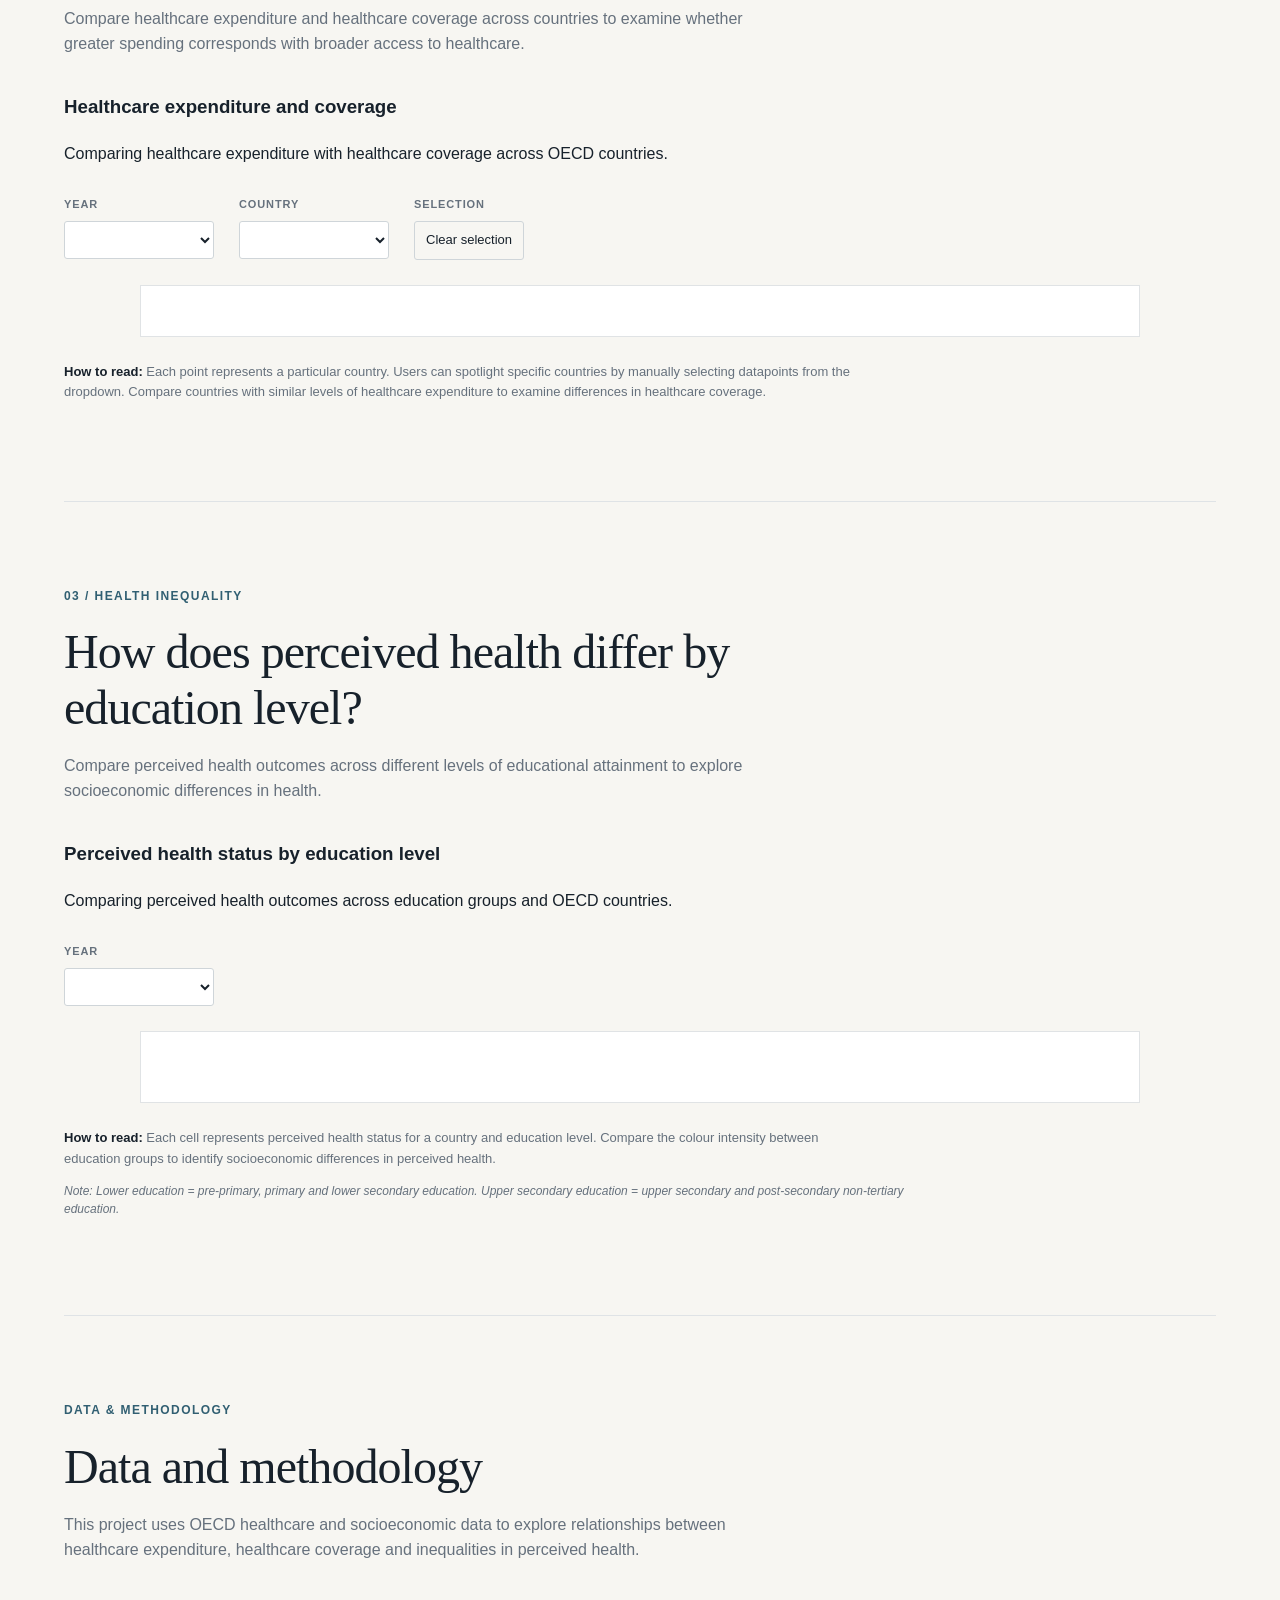
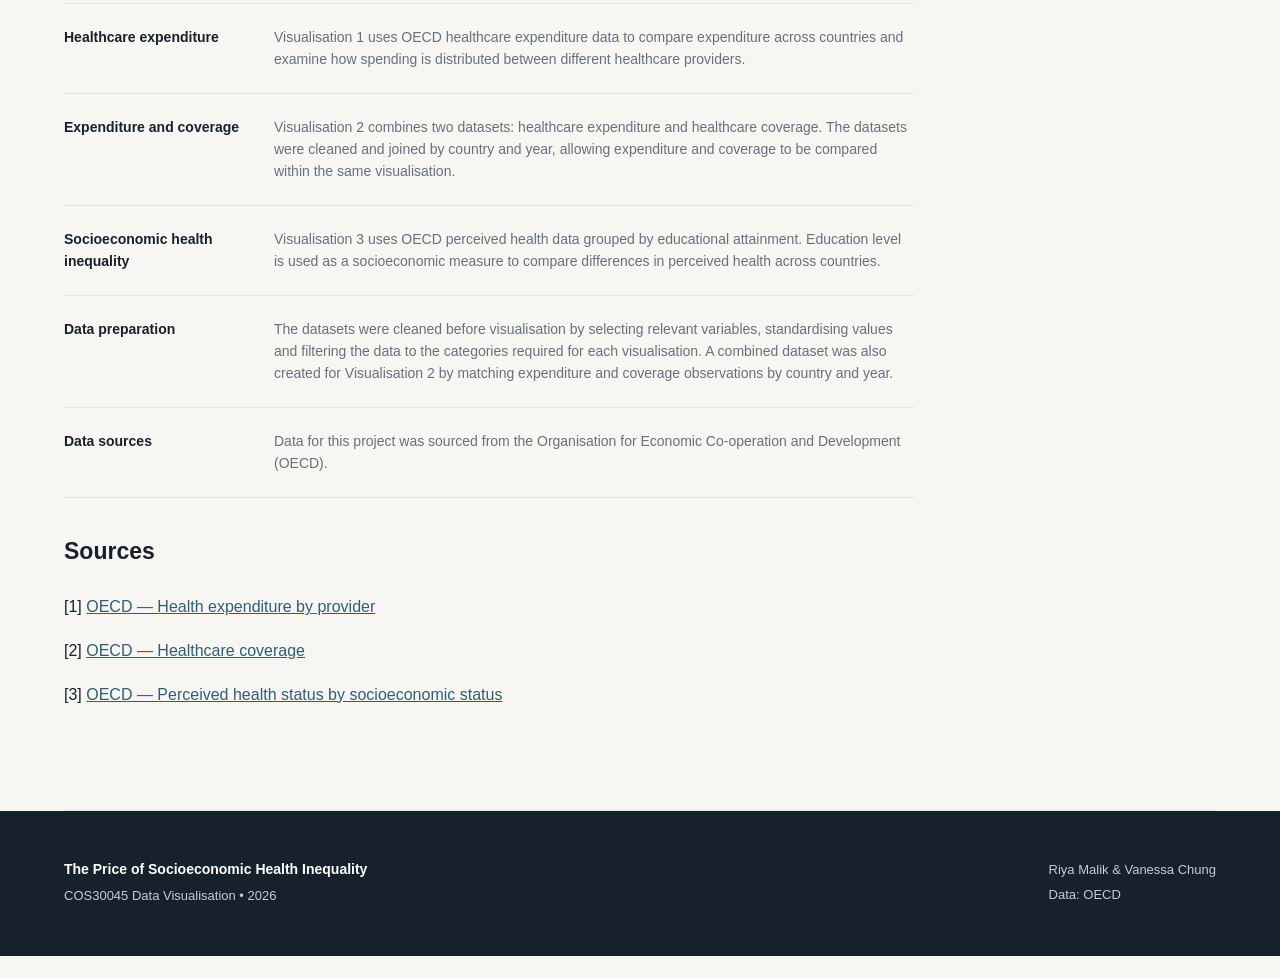
==== commit 988b5712: "fixed the description/instructions for navigating visualisation 3" ====
--- a/index.html
+++ b/index.html
@@ -344,8 +344,8 @@
 
                     <strong>How to read:</strong>
 
-                    Each point represents a country. Compare countries
-                    with similar levels of healthcare expenditure to
+                    Each point represents a particular country. Users can spotlight specific countries by manually selecting datapoints from the dropdown.
+                    Compare countries with similar levels of healthcare expenditure to
                     examine differences in healthcare coverage.
 
                 </p>
--- a/css/style.css
+++ b/css/style.css
@@ -361,52 +361,16 @@
     margin: 10px 0 25px;
 }
 
+
+/* styling on scatterplot, vis 3, for selected countries*/
 .selected-country {
     display: inline-block;
-
-    padding: 5px 10px;
-    margin: 0 5px 5px 0;
-
-    background: #ffffff;
-    color: #17212b;
-
-    border: 1px solid #cfd5d9;
-    border-radius: 15px;
-
-    font: inherit;
-    font-size: 12px;
-
-    cursor: pointer;
-}
-
-.selected-country:hover {
-    background: #f2f3f1;
-    border-color: #9ea8ae;
-}
-
-
-/* =========================================================
-   VISUALISATIONS
-========================================================= */
-
-.visualisation {
-    margin-top: 35px;
-}
-
-.visualisation h3 {
+    padding: 4px 8px;
+    margin-right: 5px;
     margin-bottom: 5px;
-
-    font-family: Georgia, "Times New Roman", serif;
-    font-size: 23px;
-    font-weight: normal;
-}
-
-.visualisation-subtitle {
-    margin-bottom: 25px;
-
-    color: #66717d;
-
-    font-size: 14px;
+    border: 1px solid #aaa;
+    border-radius: 12px;
+    font-size: 13px;
 }
 
 
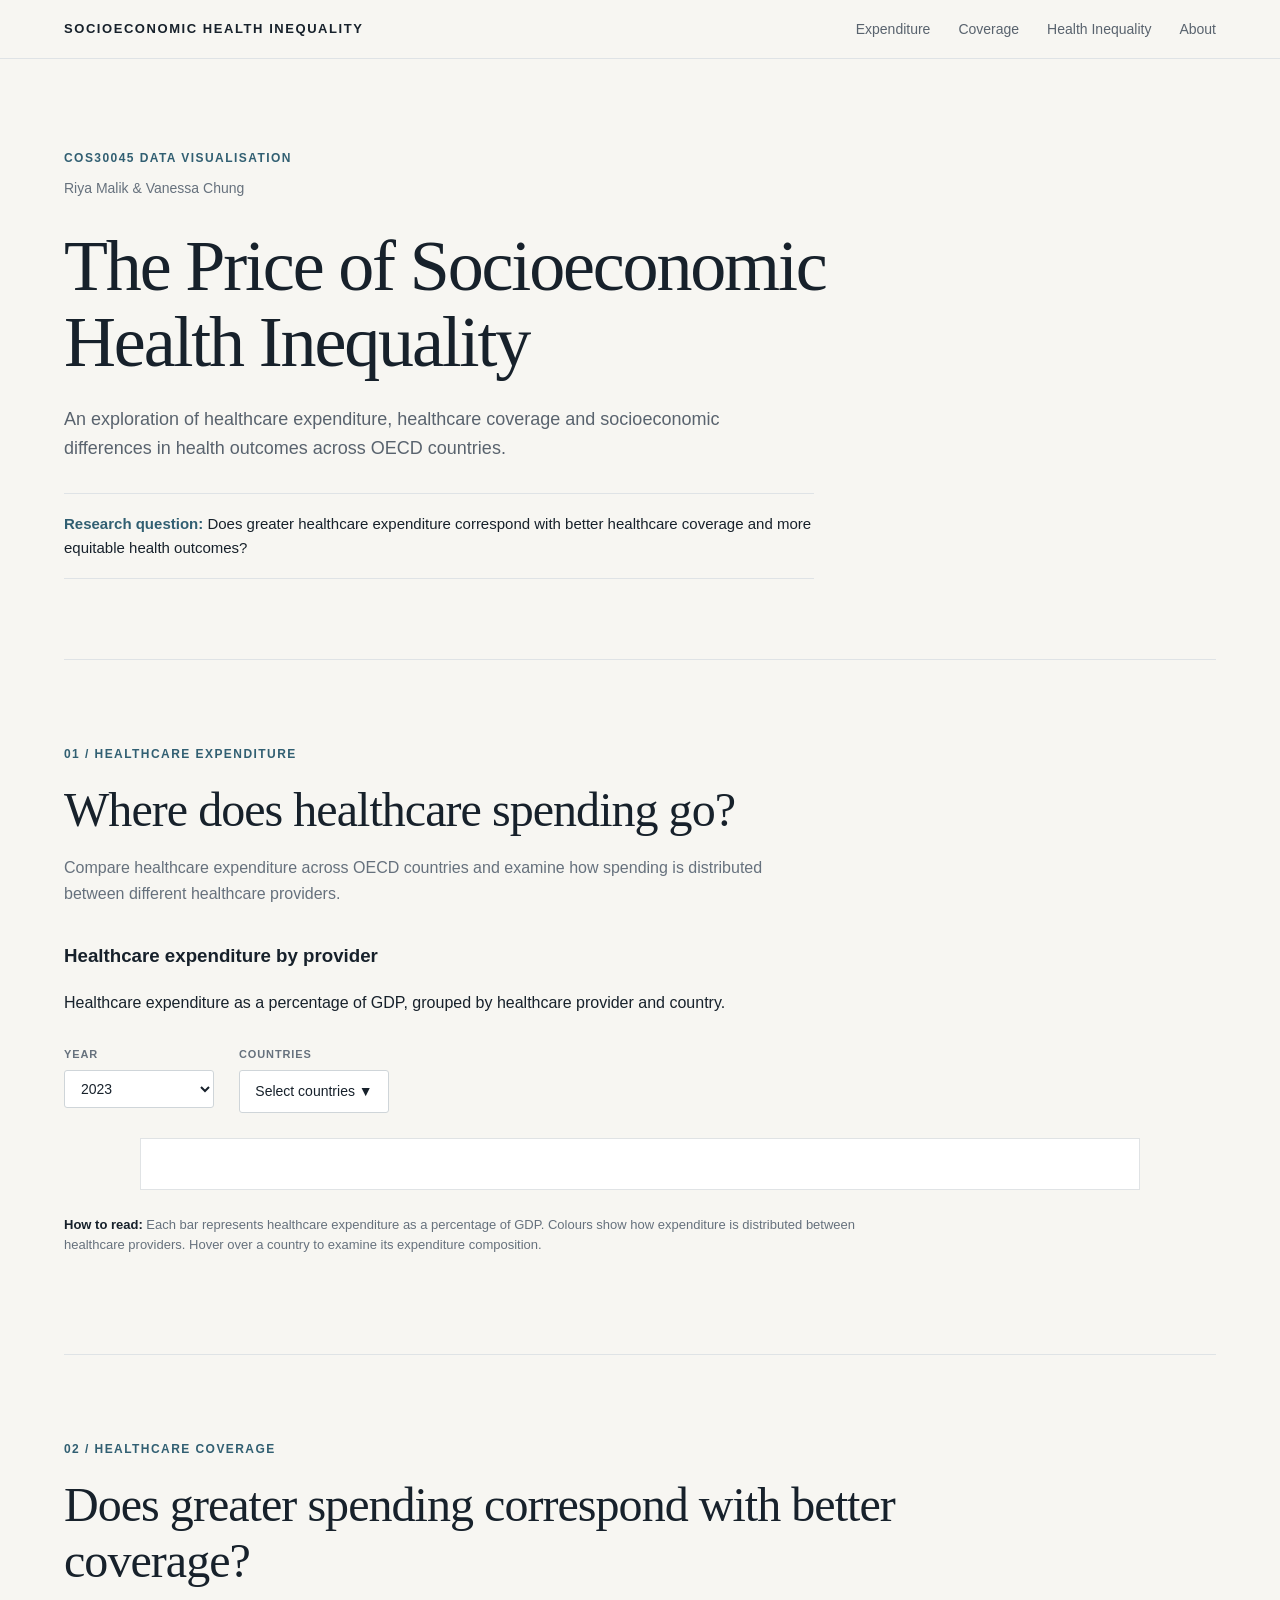
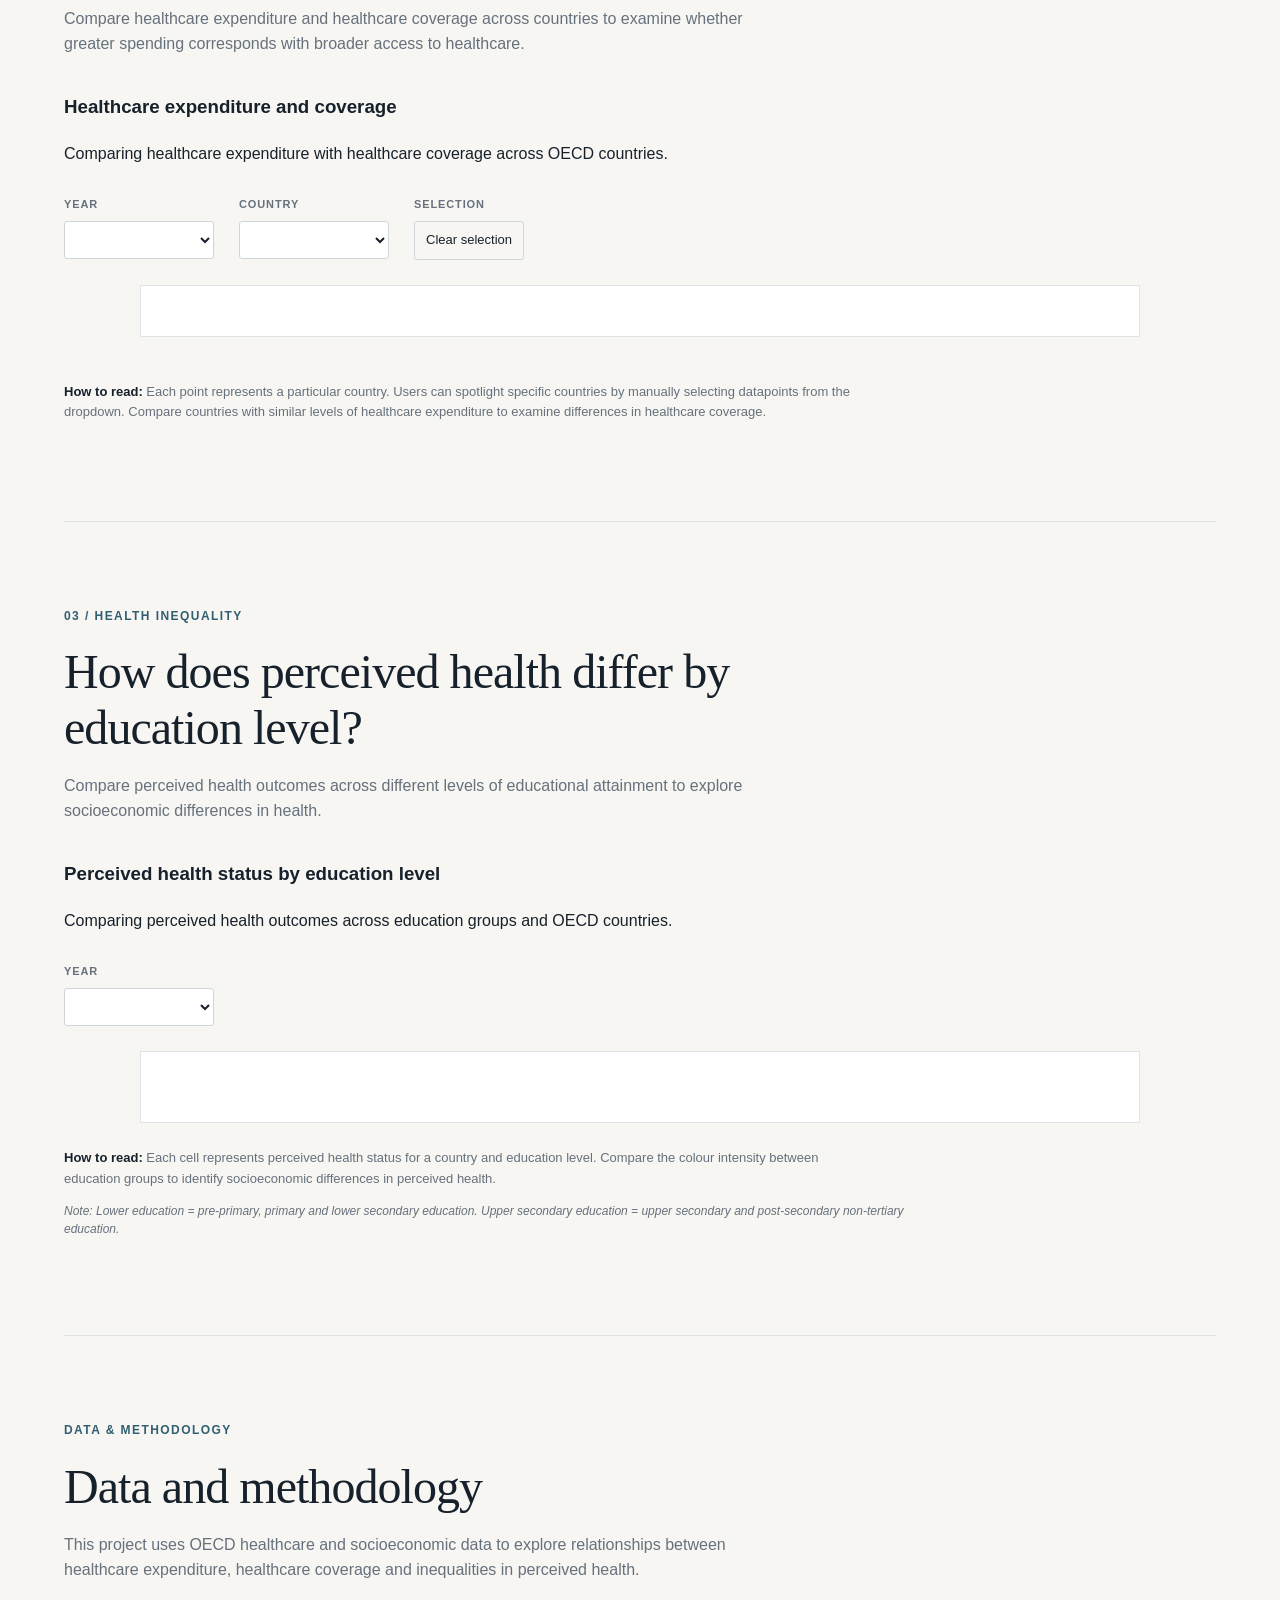
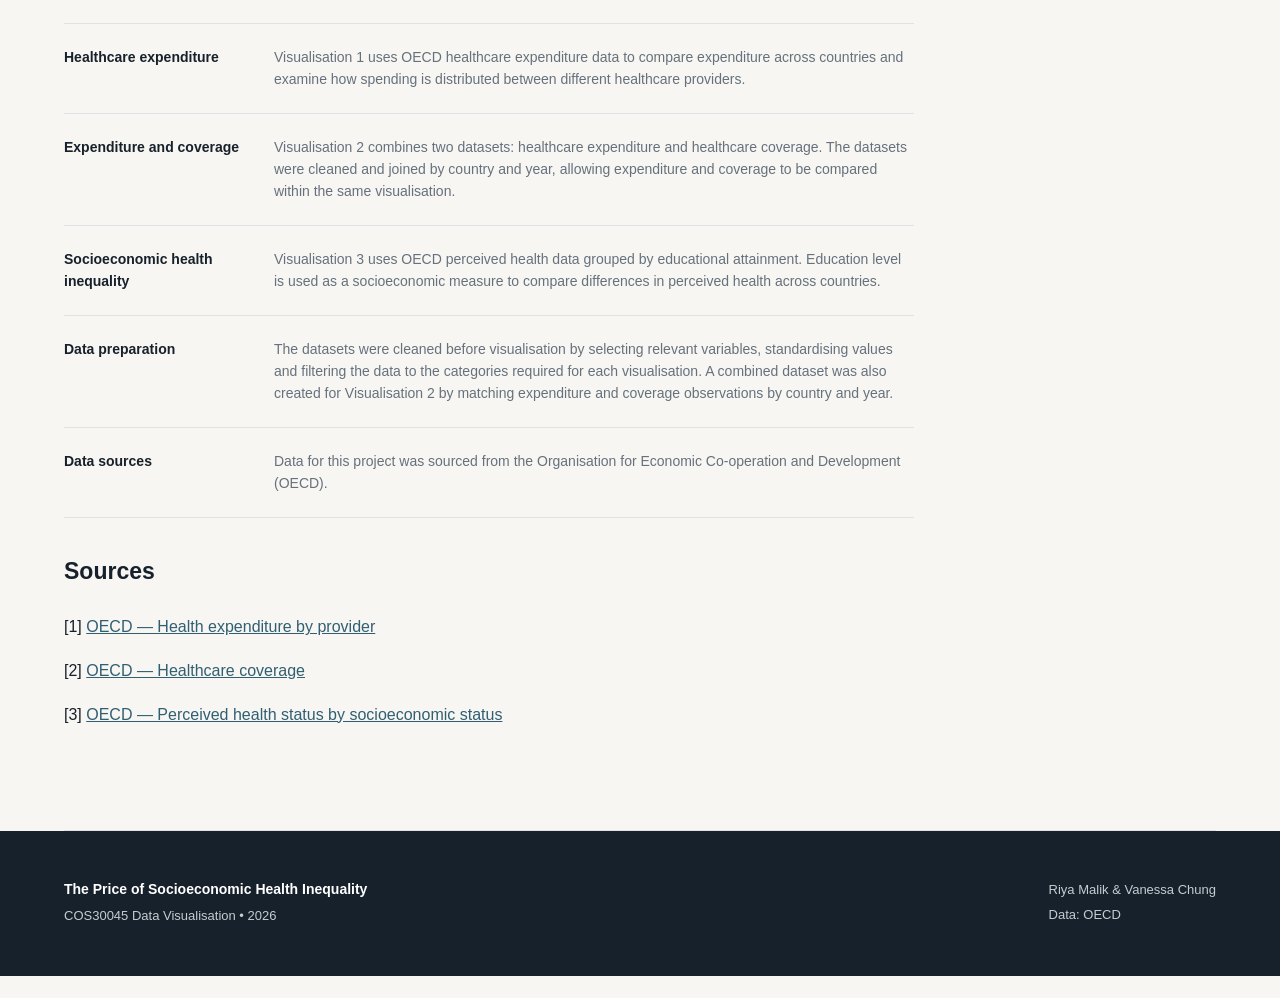
==== commit 378de19b: "after validation/feedback, decided to add expenditure and coverage stats alongside country in select" ====
--- a/index.html
+++ b/index.html
@@ -339,6 +339,8 @@
 
                 <div id="coverageChart"></div>
 
+                <!-- Selected country details -->
+                <div id="selectedCountryDetails"></div>
 
                 <p class="chart-note">
 
--- a/css/style.css
+++ b/css/style.css
@@ -373,6 +373,47 @@
     font-size: 13px;
 }
 
+#selectedCountryDetails {
+
+    display:flex;
+
+    flex-wrap:wrap;
+
+    gap:15px;
+
+    margin-top:25px;
+
+    margin-bottom:20px;
+
+}
+
+
+.country-detail-card {
+
+    background:white;
+
+    border:1px solid #cfd5d9;
+
+    border-radius:10px;
+
+    padding:12px 16px;
+
+    min-width:220px;
+
+    font-size:13px;
+
+}
+
+
+.country-detail-card strong {
+
+    display:block;
+
+    margin-bottom:8px;
+
+    font-size:14px;
+
+}
 
 /* =========================================================
    CHART CONTAINERS
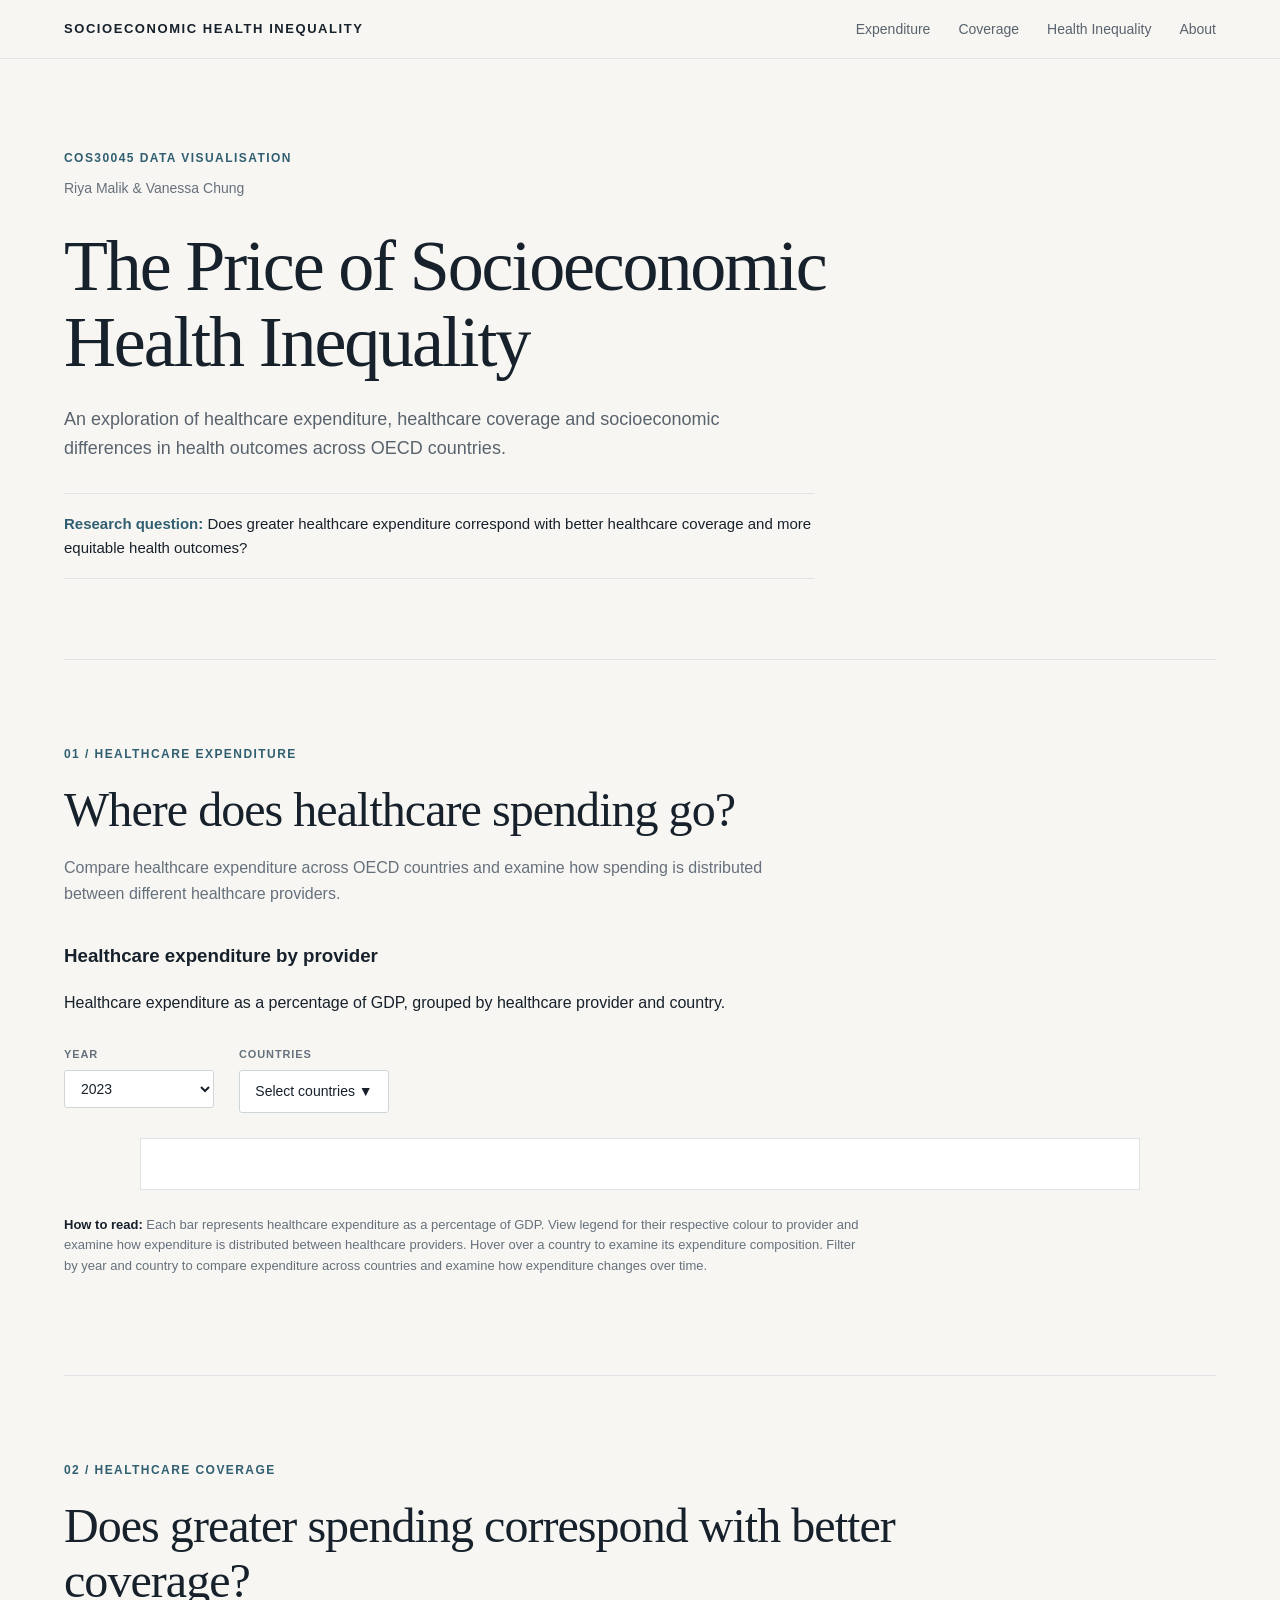
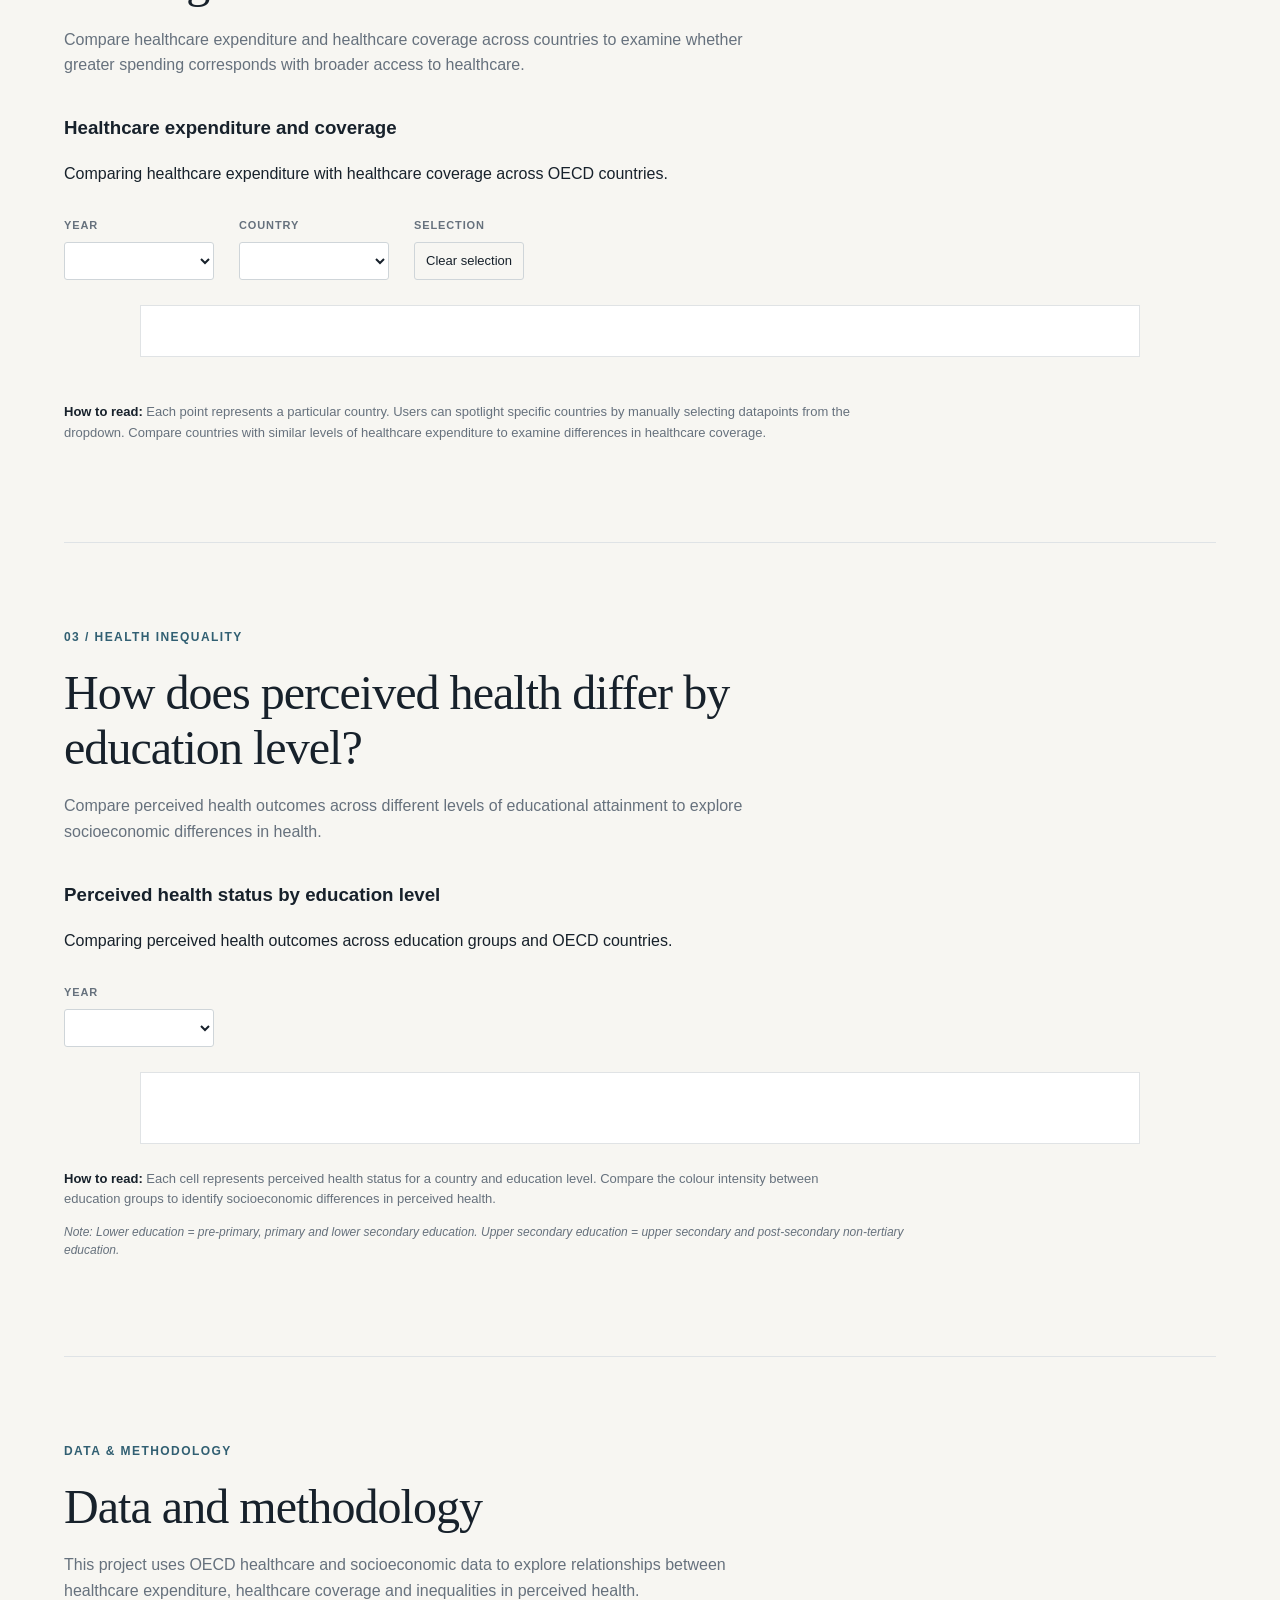
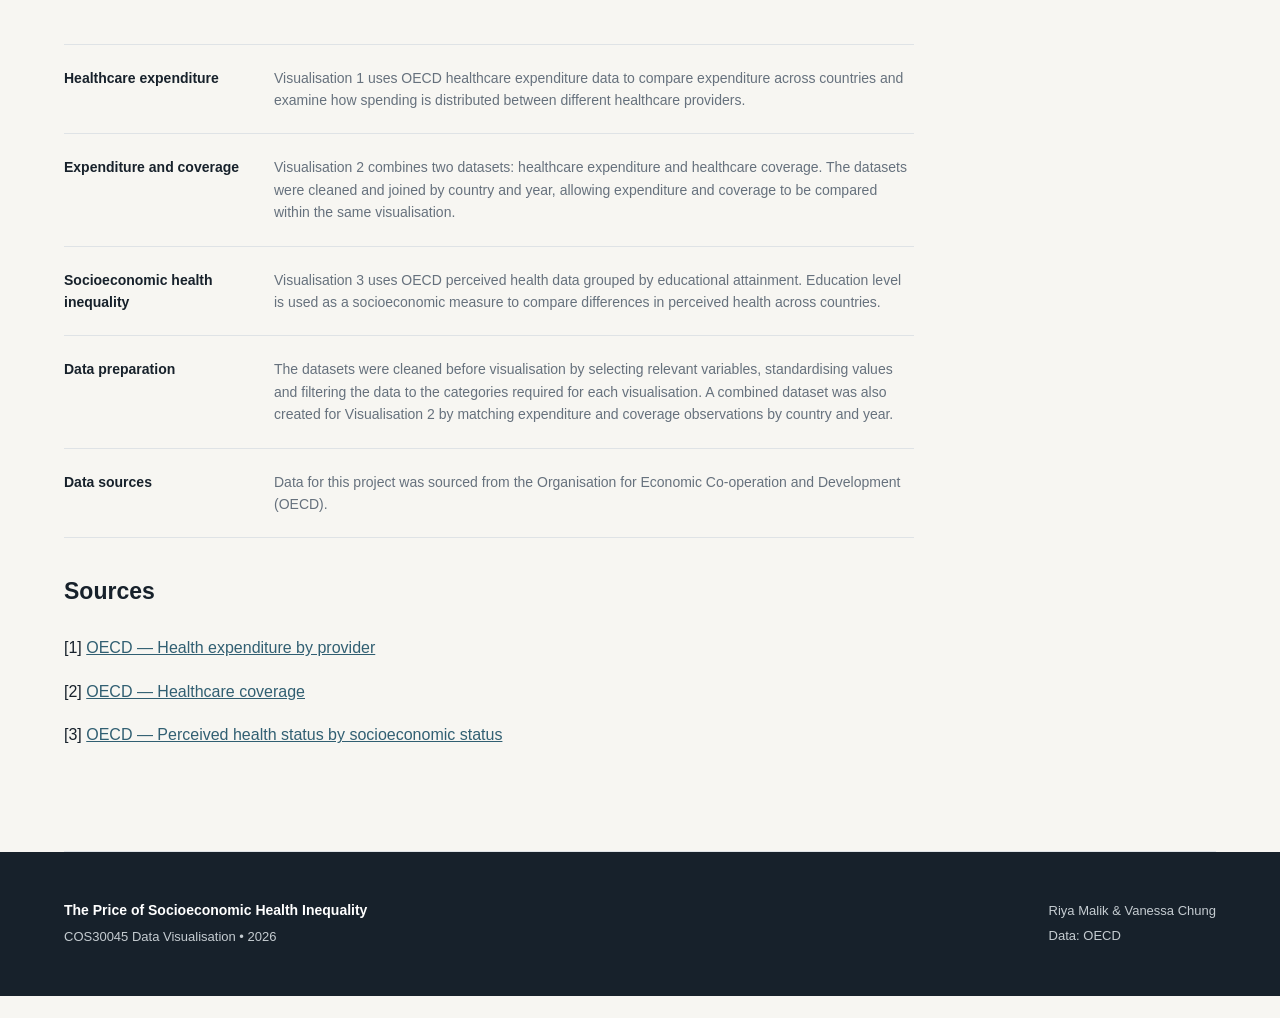
==== commit 4da07da2: "Update How to Read for Visualisation 1" ====
--- a/index.html
+++ b/index.html
@@ -238,9 +238,12 @@
                     <strong>How to read:</strong>
 
                     Each bar represents healthcare expenditure as a
-                    percentage of GDP. Colours show how expenditure is
+                    percentage of GDP. View legend for their respective
+                    colour to provider and examine how expenditure is
                     distributed between healthcare providers. Hover over
-                    a country to examine its expenditure composition.
+                    a country to examine its expenditure composition. 
+                    Filter by year and country to compare expenditure across
+                    countries and examine how expenditure changes over time.
 
                 </p>
 
